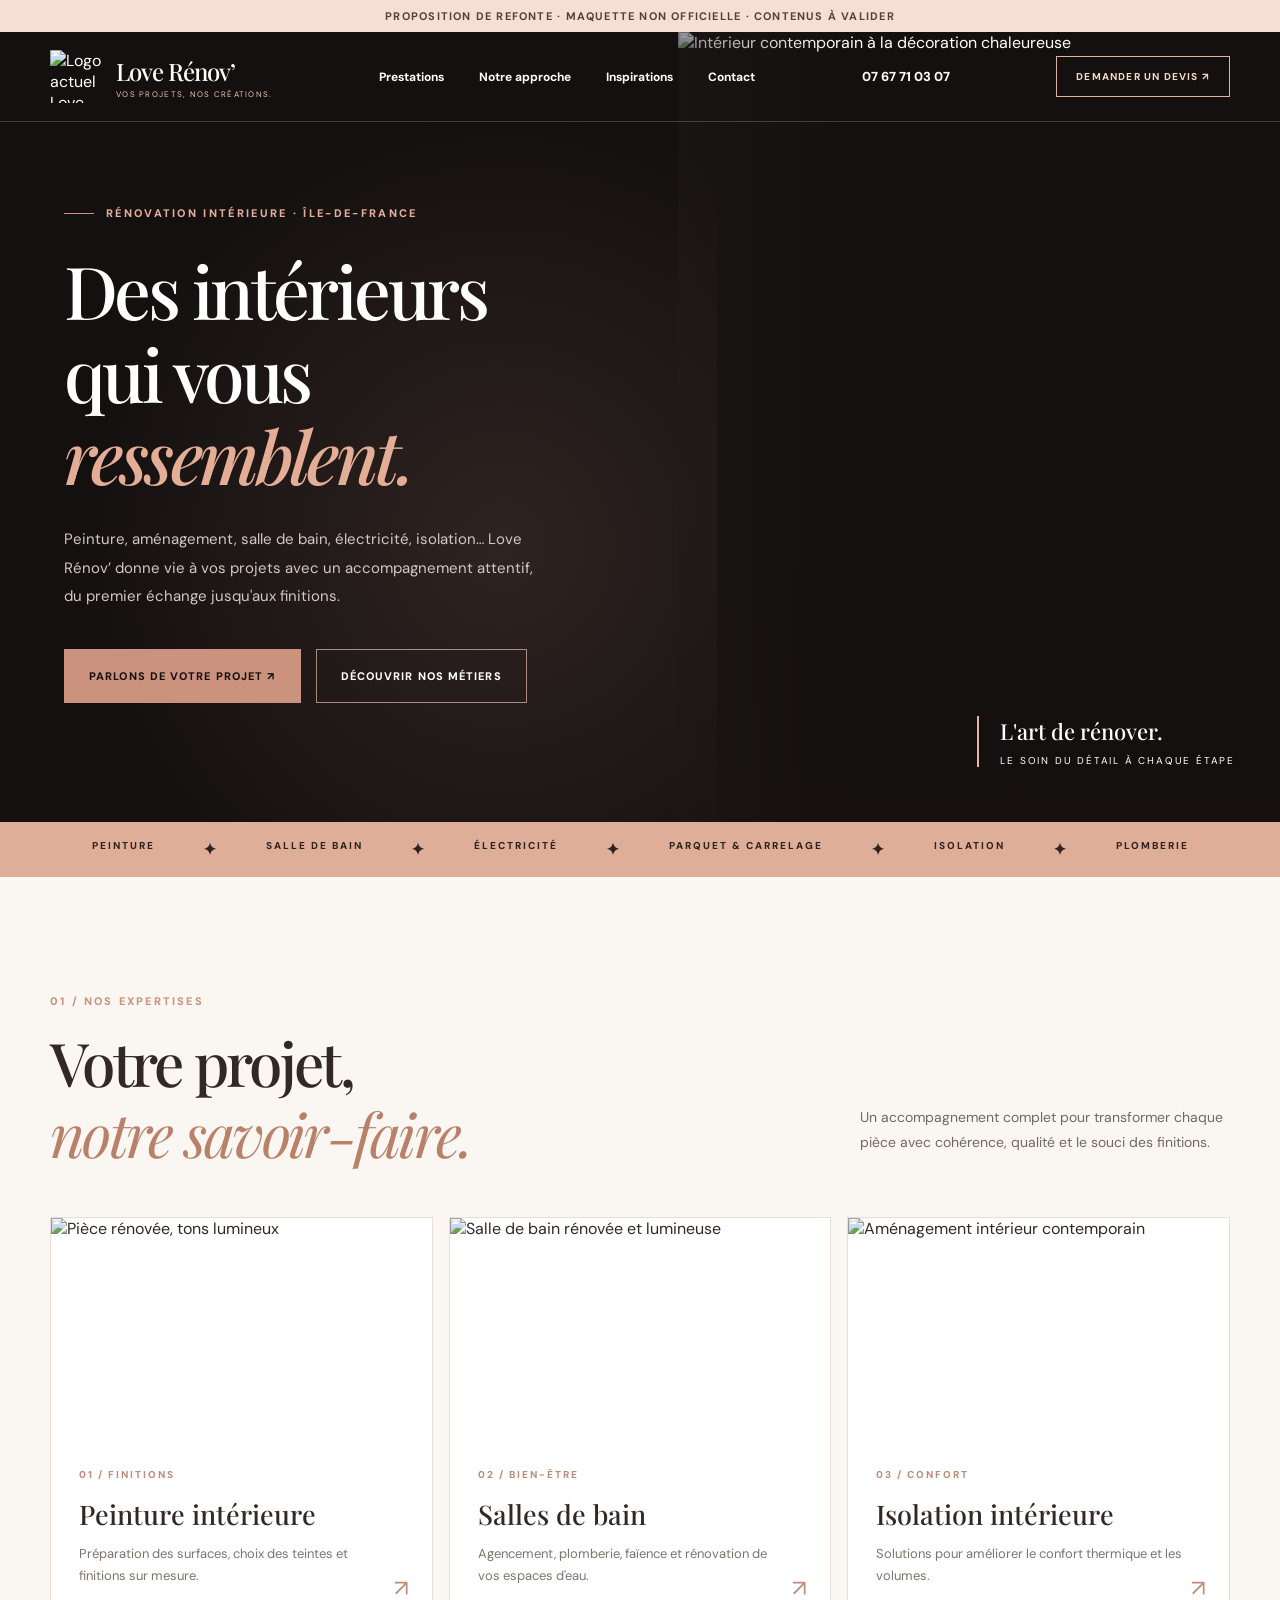
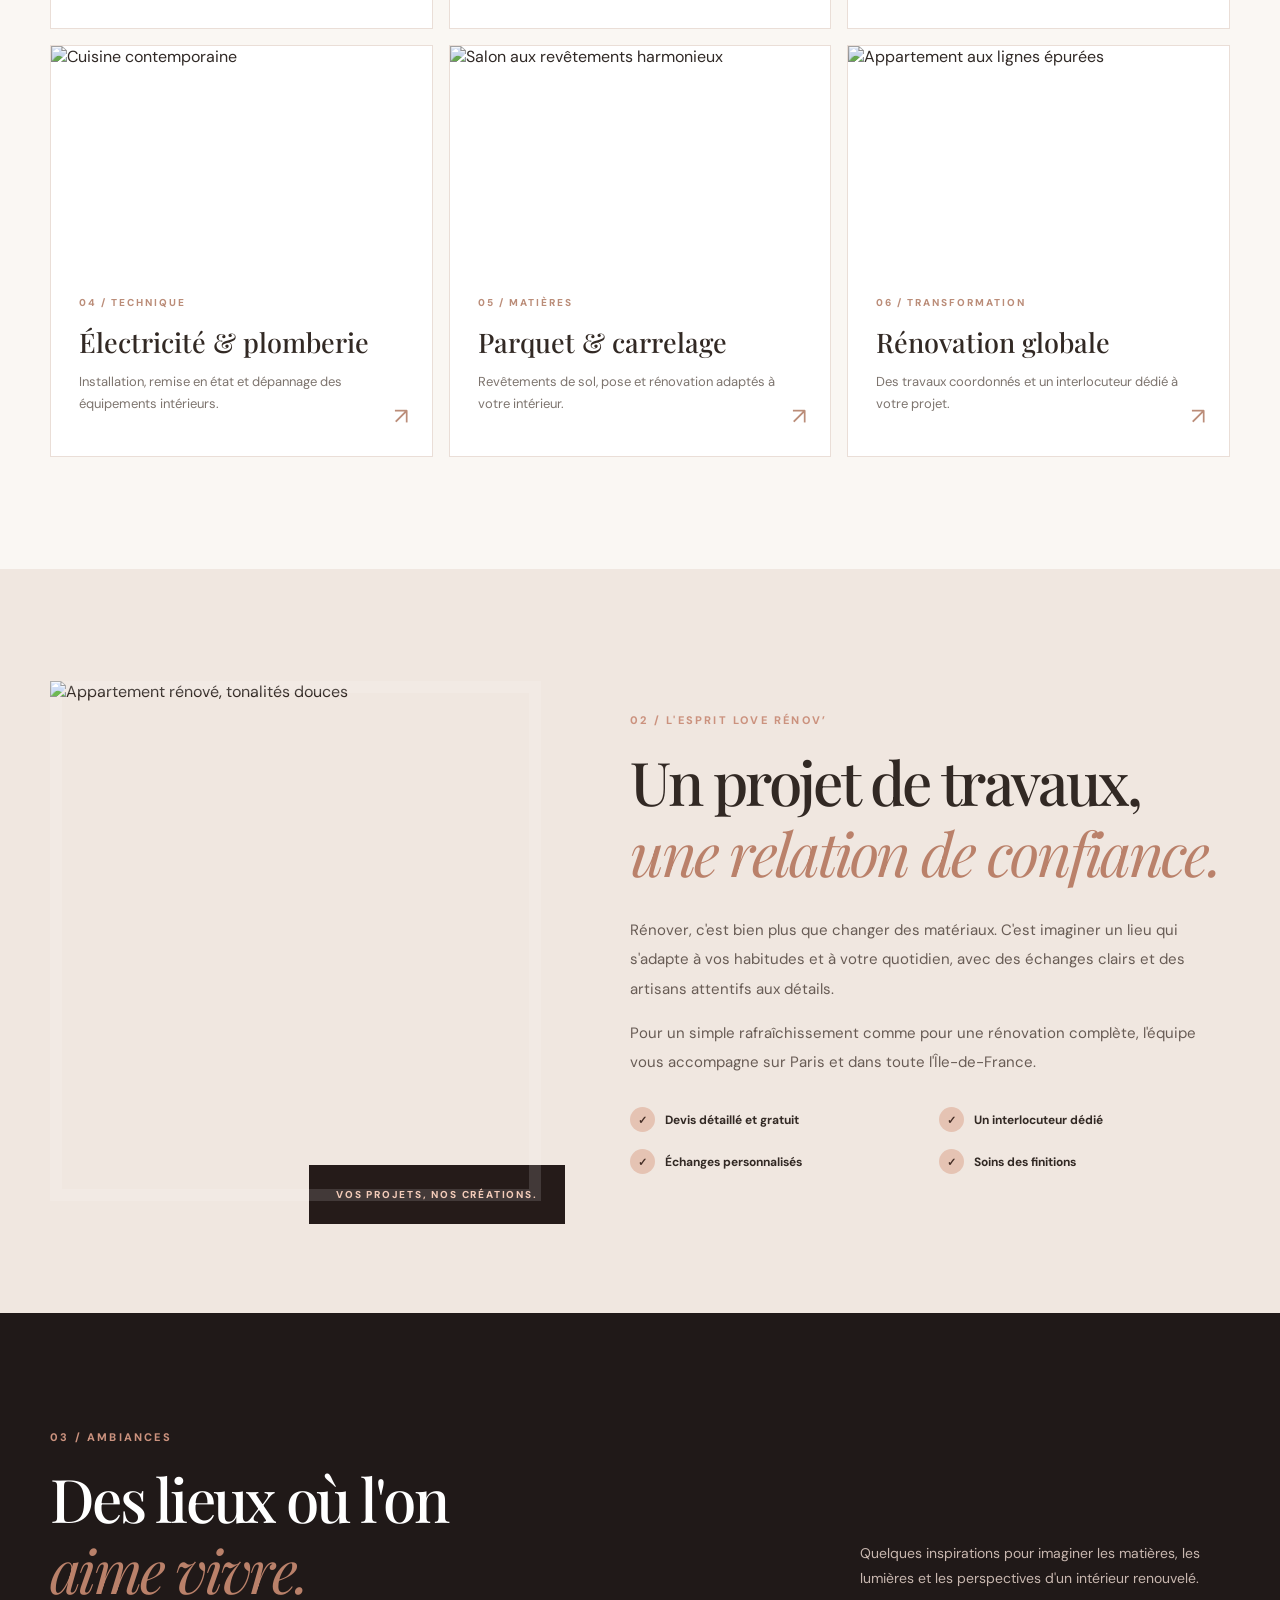
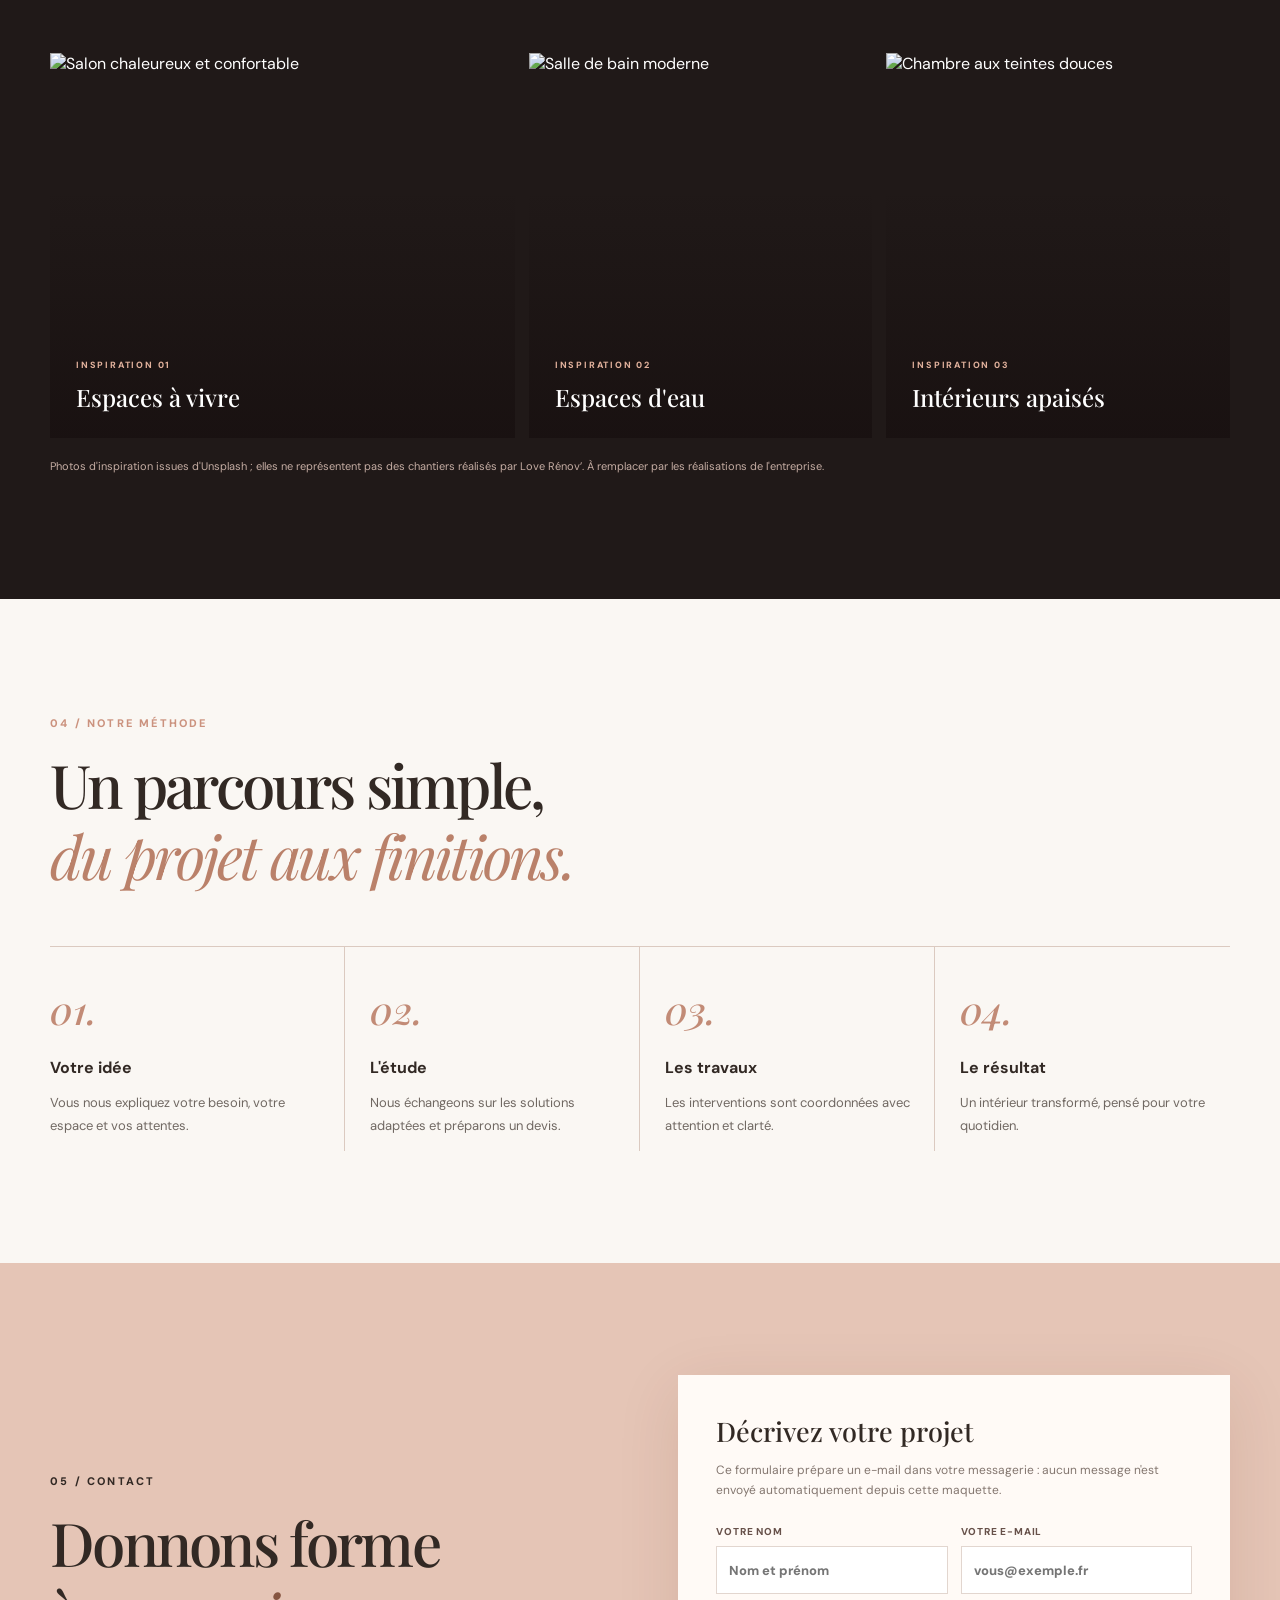
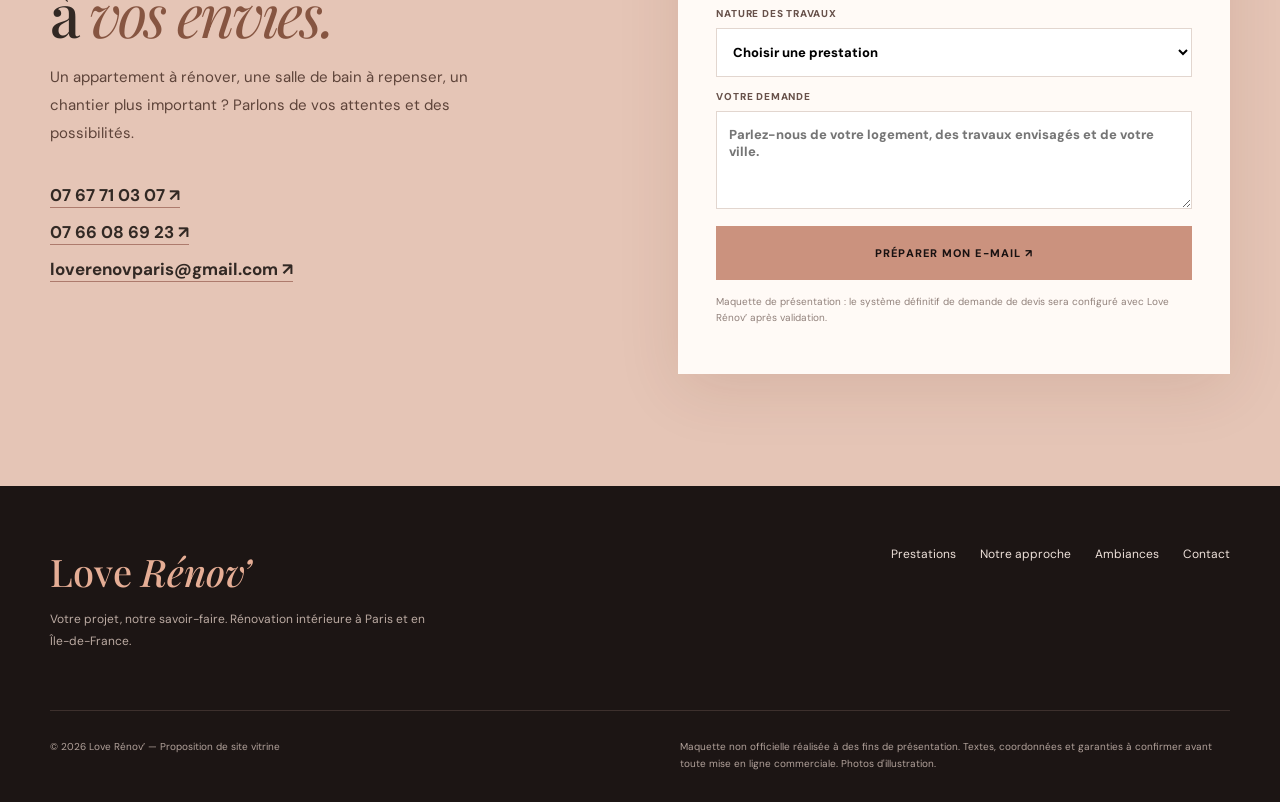
==== love-renov-classique/index.html @ df7535fe "Add Love Renov brand-aligned renovation website concept" ====
<!doctype html>
<html lang="fr">
<head>
<meta charset="utf-8"><meta name="viewport" content="width=device-width,initial-scale=1">
<meta name="theme-color" content="#1c1717"><meta name="robots" content="noindex,nofollow">
<title>Love Rénov’ — Réinventons vos intérieurs | Proposition 01</title>
<meta name="description" content="Love Rénov’ : rénovation intérieure, peinture, salle de bain, électricité et aménagement dans toute l'Île-de-France. Maquette de refonte non officielle.">
<link rel="preconnect" href="https://fonts.googleapis.com"><link rel="preconnect" href="https://fonts.gstatic.com" crossorigin>
<link href="https://fonts.googleapis.com/css2?family=DM+Sans:wght@400;500;600;700&family=Manrope:wght@400;500;600;700;800&family=Playfair+Display:ital,wght@0,400;0,500;0,600;1,500&display=swap" rel="stylesheet">
<style>
:root{--black:#201a1a;--black2:#141010;--rose:#cb927e;--rose2:#f0bba4;--cream:#f8f3ef;--white:#fff;--ink:#322924;--muted:#706862;--line:#e9ded7;--font:'DM Sans',Arial,sans-serif;--head:'Playfair Display',Georgia,serif}
*{box-sizing:border-box}html{scroll-behavior:smooth;scroll-padding-top:88px}body{margin:0;background:var(--cream);color:var(--ink);font-family:var(--font);-webkit-font-smoothing:antialiased}a{text-decoration:none;color:inherit}button,input,select,textarea{font:inherit}img{display:block;width:100%}button{cursor:pointer}.wrap{max-width:1340px;width:calc(100% - 100px);margin:auto}.demo{background:#f5dfd4;color:#573f38;text-align:center;font-size:11px;letter-spacing:.11em;text-transform:uppercase;padding:9px 15px;font-weight:700}.mini{font-size:11px;letter-spacing:.2em;text-transform:uppercase;font-weight:800}.mini.rose{color:var(--rose)}.header{height:90px;position:absolute;left:0;right:0;z-index:5;color:#fff;border-bottom:1px solid #ffffff30}.nav{display:flex;justify-content:space-between;align-items:center;height:100%}.brand{display:flex;gap:13px;align-items:center}.brand-logo{height:53px;width:53px;object-fit:contain;border-radius:1px}.brand-txt{display:flex;flex-direction:column;gap:2px}.brand-txt b{font:500 24px var(--head);letter-spacing:-.04em}.brand-txt small{font-size:8px;letter-spacing:.16em;text-transform:uppercase;color:#edc4b5}.links{display:flex;gap:35px;align-items:center}.links a{font-size:12px;font-weight:700;transition:.2s}.links a:hover{color:var(--rose2)}.headphone{font-size:13px;font-weight:800;white-space:nowrap}.nav-btn{border:1px solid #dfb29d;color:#f6d6c6;padding:13px 19px;font-weight:800;text-transform:uppercase;letter-spacing:.12em;font-size:10px}.nav-btn:hover{background:#dbac99;color:#231918}.menu-toggle{display:none;background:none;border:0;color:white;font-size:26px}
.hero{min-height:790px;position:relative;overflow:hidden;background:var(--black2);color:white;display:grid;grid-template-columns:53% 47%}.hero:before{content:"";position:absolute;top:0;left:0;width:56%;height:100%;opacity:.18;background:radial-gradient(ellipse at 70% 65%,#a87c6e 0,transparent 60%);pointer-events:none}.hero-left{position:relative;z-index:1;display:flex;flex-direction:column;justify-content:center;padding:155px 7.5vw 100px max(5vw,calc((100vw - 1340px) / 2));}.hero-label{display:flex;gap:12px;align-items:center;color:#e7b09a;font-size:11px;letter-spacing:.21em;font-weight:800;text-transform:uppercase}.hero-label:before{content:"";height:1px;width:30px;background:var(--rose)}.hero h1{font:500 clamp(54px,5.7vw,90px)/1.13 var(--head);letter-spacing:-.049em;margin:29px 0}.hero h1 em{font-style:italic;color:#e4ad95}.hero p{font-size:15px;line-height:1.9;max-width:470px;color:#d5c8c2;margin:0 0 38px}.hero-actions{display:flex;gap:15px;flex-wrap:wrap}.btn{display:inline-flex;align-items:center;gap:22px;justify-content:center;padding:19px 24px;font-size:11px;font-weight:800;letter-spacing:.1em;text-transform:uppercase;transition:transform .25s,background .25s;border:1px solid transparent;min-height:54px}.btn:hover{transform:translateY(-3px)}.primary{background:var(--rose);color:#181111}.primary:hover{background:#efbaa5}.outline{border-color:#aa8b7f;color:#fff}.outline:hover{background:#ffffff1b}.hero-right{position:relative;overflow:hidden}.hero-right img{height:100%;object-fit:cover;filter:saturate(.7);object-position:center}.hero-right:after{content:"";position:absolute;inset:0;background:linear-gradient(90deg,#201a1a77 0,transparent 28%),linear-gradient(0deg,#160f0f77,transparent 40%)}.hero-sticker{position:absolute;bottom:55px;right:45px;z-index:1;border-left:2px solid #e7b49e;padding-left:21px}.hero-sticker strong{display:block;font:500 22px var(--head)}.hero-sticker small{display:block;font-size:10px;letter-spacing:.18em;text-transform:uppercase;margin-top:8px}.marquee{background:#dfae99;color:#2f2320;padding:17px 0;overflow:hidden}.marquee div{display:flex;gap:48px;justify-content:center;white-space:nowrap;font-size:10px;text-transform:uppercase;letter-spacing:.2em;font-weight:800}.marquee i{font-style:normal;font-size:16px}
.section{padding:112px 0}.section-intro{display:flex;align-items:end;justify-content:space-between;gap:35px;margin-bottom:48px}.section-intro .title{max-width:680px}.section-intro p{max-width:370px;line-height:1.8;color:var(--muted);font-size:14px}.title{font:500 clamp(41px,4.7vw,65px)/1.18 var(--head);letter-spacing:-.045em;margin:17px 0 0}.title em{font-weight:400;color:#ba816a}.services{background:#faf7f3}.serv-grid{display:grid;grid-template-columns:repeat(3,1fr);gap:16px}.service{border:1px solid #eaded7;background:#fff;overflow:hidden;display:flex;flex-direction:column;transition:.3s}.service:hover{transform:translateY(-6px);box-shadow:0 20px 40px #38251e10}.service .photo{height:217px;overflow:hidden}.service .photo img{height:100%;object-fit:cover;transition:transform .6s;filter:saturate(.75)}.service:hover .photo img{transform:scale(1.045)}.service .body{padding:27px 28px 31px;position:relative;flex:1}.service small{color:#bb8d79;letter-spacing:.2em;font-weight:800;font-size:10px}.service h3{font:500 27px var(--head);margin:13px 0 11px}.service p{color:#7d746e;font-size:13px;line-height:1.7;max-width:310px;margin:0 0 10px}.service .arrow{position:absolute;right:24px;bottom:25px;font-size:23px;color:#bb8d79}
.about{background:#f0e7e0}.about-grid{display:grid;grid-template-columns:.9fr 1.1fr;gap:7vw;align-items:center}.about-img{height:520px;position:relative}.about-img img{width:100%;height:100%;object-fit:cover}.about-img:after{content:"";position:absolute;inset:0;border:12px solid #fff2;pointer-events:none}.about-img .tag{position:absolute;bottom:-23px;right:-24px;background:#251b19;color:#f2c4af;padding:23px 27px;text-transform:uppercase;font-size:10px;font-weight:800;letter-spacing:.18em}.about-copy .title{margin-bottom:28px}.about-copy p{color:#685c55;line-height:1.95;font-size:15px}.checks{display:grid;grid-template-columns:1fr 1fr;gap:17px 18px;margin-top:30px}.checks span{font-size:12px;font-weight:700;display:flex;align-items:center;gap:10px}.checks span:before{content:"✓";display:grid;place-items:center;width:25px;height:25px;border-radius:50%;background:#e5c3b3;color:#442d25;font-size:11px;flex-shrink:0}
.ideas{background:#201918;color:#fff}.ideas .title{color:#fff}.ideas .section-intro p{color:#c8b7af}.ideas-gallery{display:grid;grid-template-columns:1.15fr .85fr .85fr;gap:14px}.idea{position:relative;height:385px;overflow:hidden}.idea img{height:100%;object-fit:cover;filter:saturate(.78);transition:transform .7s}.idea:hover img{transform:scale(1.04)}.idea:after{content:"";position:absolute;inset:35% 0 0;background:linear-gradient(transparent,#160e0eb0)}.idea .label{position:absolute;bottom:25px;left:26px;z-index:1;font:500 24px var(--head)}.idea .label small{display:block;font:800 9px var(--font);letter-spacing:.2em;text-transform:uppercase;color:#e1b19c;margin-bottom:10px}.disclaimer{font-size:11px;color:#c5ada3;margin-top:20px;line-height:1.6}
.steps{background:#faf7f3}.steps-grid{display:grid;grid-template-columns:repeat(4,1fr);border-top:1px solid #dbcac0;margin-top:55px}.step{padding:36px 23px 0 0;border-right:1px solid #dbcac0}.step:not(:first-child){padding-left:25px}.step:last-child{border:0}.step i{font:italic 500 39px var(--head);color:#c28b76}.step h3{font-size:16px;margin:22px 0 10px}.step p{font-size:13px;line-height:1.8;color:var(--muted)}
.contact{background:#e5c5b6}.contact-grid{display:grid;grid-template-columns:1fr 1fr;gap:6vw;align-items:center}.contact .title{max-width:600px}.contact .title em{color:#865541}.contact-copy p{line-height:1.85;color:#5d4339;max-width:420px;font-size:15px}.contact-links{display:flex;flex-direction:column;gap:15px;margin-top:36px}.contact-links a{font-size:17px;font-weight:700;text-decoration:underline;text-underline-offset:6px;text-decoration-color:#ad7b6d}.form{background:#fffaf6;padding:38px;box-shadow:0 15px 60px #5a26161c}.form-title{font:500 27px var(--head);margin:0 0 11px}.form-sub{font-size:12px;color:#83766f;line-height:1.7;margin:0 0 25px}.fields{display:grid;grid-template-columns:1fr 1fr;gap:13px}.fields .wide{grid-column:span 2}.form label{font-size:10px;font-weight:800;letter-spacing:.08em;text-transform:uppercase;color:#67514a;display:block}.form input,.form select,.form textarea{display:block;width:100%;padding:14px 12px;margin-top:8px;border:1px solid #e2d6cf;border-radius:0;background:#fff;font-size:13px;outline:none;min-height:48px}.form input:focus,.form select:focus,.form textarea:focus{border-color:#a76d59}.form textarea{resize:vertical;min-height:95px}.form button{border:0;width:100%;margin-top:17px}.form-note{color:#91817b;font-size:10px;line-height:1.6;margin-top:14px}
.footer{background:#1c1514;color:#eee1da;padding:60px 0 30px}.footer-grid{display:flex;align-items:start;justify-content:space-between;gap:30px;padding-bottom:45px}.foot-brand{font:500 38px var(--head);color:#e5ad95}.foot-brand span{font-style:italic}.footer p{font-size:12px;color:#bbaaa2;max-width:380px;line-height:1.8}.footer-menu{display:flex;gap:24px;flex-wrap:wrap;font-size:12px}.footer-menu a:hover{color:#e5ad95}.foot-bottom{border-top:1px solid #67534e70;display:flex;align-items:start;justify-content:space-between;gap:20px;padding-top:27px;color:#b2a29b;font-size:10px;line-height:1.7}.footer .demo-note{max-width:550px}
@media(max-width:1100px){.wrap{width:calc(100% - 58px)}.links{gap:19px}.headphone{display:none}.hero-left{padding-left:30px;padding-right:35px}.hero{grid-template-columns:55% 45%}.serv-grid{grid-template-columns:repeat(2,1fr)}.ideas-gallery{grid-template-columns:1.2fr 1fr}.idea:last-child{display:none}}
@media(max-width:760px){.wrap{width:calc(100% - 40px)}.header{height:77px}.brand-logo{width:44px;height:44px}.brand-txt b{font-size:21px}.nav-btn{display:none}.menu-toggle{display:block}.links{display:none;position:absolute;top:77px;left:0;right:0;background:#241b1b;flex-direction:column;align-items:stretch;padding:18px 20px 24px;gap:0}.links.show{display:flex}.links a{padding:14px 0;border-bottom:1px solid #ffffff20}.hero{display:flex;min-height:790px}.hero-right{position:absolute;inset:0;opacity:.35}.hero-right:after{background:linear-gradient(90deg,#1b1414a8,#1b141440)}.hero-left{padding:125px 20px 95px;justify-content:center}.hero:before{width:100%;z-index:1}.hero h1{font-size:clamp(51px,10.5vw,70px)}.hero-sticker{display:none}.section{padding:74px 0}.section-intro{display:block;margin-bottom:35px}.title{font-size:clamp(38px,8vw,55px)}.serv-grid{grid-template-columns:1fr}.service .photo{height:240px}.about-grid,.contact-grid{grid-template-columns:1fr}.about-img{height:345px}.about-img .tag{right:0}.about-copy{padding-top:30px}.ideas-gallery{grid-template-columns:1fr 1fr}.idea{height:260px}.steps-grid{grid-template-columns:1fr 1fr}.step{border:0;border-top:1px solid #dbcac0;padding:20px 12px 0 0!important}.form{padding:25px}.footer-grid,.foot-bottom{display:block}.footer-menu{margin-top:25px}.foot-bottom>span{display:block;margin:10px 0}.marquee div{gap:16px;font-size:8px}}
@media(max-width:430px){.fields{grid-template-columns:1fr}.fields .wide{grid-column:auto}.ideas-gallery{grid-template-columns:1fr}.idea{height:260px}.idea:last-child{display:block}.hero-actions{gap:10px}.hero-actions .btn{padding:14px 15px;font-size:9px}.checks{grid-template-columns:1fr}.steps-grid{grid-template-columns:1fr}}
@media(prefers-reduced-motion:reduce){html{scroll-behavior:auto}*{transition:none!important}}
</style>
</head>
<body>
<div class="demo">Proposition de refonte · Maquette non officielle · Contenus à valider</div>
<header class="header"><div class="wrap nav"><a class="brand" href="#accueil"><img class="brand-logo" alt="Logo actuel Love Rénov" src="https://files.sbcdnsb.com/images/PyWA8uAYp2FfH2Fx6AH1RA/content/1670335096/2674964/logo-love-renov.png"><span class="brand-txt"><b>Love Rénov’</b><small>Vos projets, nos créations.</small></span></a><nav class="links" id="menu"><a href="#services">Prestations</a><a href="#savoir-faire">Notre approche</a><a href="#inspiration">Inspirations</a><a href="#contact">Contact</a></nav><a class="headphone" href="tel:+33767710307">07 67 71 03 07</a><a class="nav-btn" href="#contact">Demander un devis ↗</a><button class="menu-toggle" aria-label="Ouvrir le menu" aria-expanded="false" aria-controls="menu" id="hamburger">☰</button></div></header>
<main>
<section class="hero" id="accueil"><div class="hero-left"><span class="hero-label">Rénovation intérieure · Île-de-France</span><h1>Des intérieurs<br>qui vous <em>ressemblent.</em></h1><p>Peinture, aménagement, salle de bain, électricité, isolation… Love Rénov’ donne vie à vos projets avec un accompagnement attentif, du premier échange jusqu'aux finitions.</p><div class="hero-actions"><a class="btn primary" href="#contact">Parlons de votre projet ↗</a><a class="btn outline" href="#services">Découvrir nos métiers</a></div></div><div class="hero-right"><img alt="Intérieur contemporain à la décoration chaleureuse" src="https://images.unsplash.com/photo-1600607687920-4e2a09cf159d?auto=format&fit=crop&w=1500&q=83"><div class="hero-sticker"><strong>L'art de rénover.</strong><small>Le soin du détail à chaque étape</small></div></div></section>
<div class="marquee"><div><span>Peinture</span><i>✦</i><span>Salle de bain</span><i>✦</i><span>Électricité</span><i>✦</i><span>Parquet &amp; carrelage</span><i>✦</i><span>Isolation</span><i>✦</i><span>Plomberie</span></div></div>
<section class="section services" id="services"><div class="wrap"><div class="section-intro"><div><span class="mini rose">01 / Nos expertises</span><h2 class="title">Votre projet,<br><em>notre savoir-faire.</em></h2></div><p>Un accompagnement complet pour transformer chaque pièce avec cohérence, qualité et le souci des finitions.</p></div><div class="serv-grid">
<a href="#contact" class="service"><div class="photo"><img loading="lazy" src="https://images.unsplash.com/photo-1600607687939-ce8a6c25118c?auto=format&fit=crop&w=900&q=80" alt="Pièce rénovée, tons lumineux"></div><div class="body"><small>01 / FINITIONS</small><h3>Peinture intérieure</h3><p>Préparation des surfaces, choix des teintes et finitions sur mesure.</p><span class="arrow">↗</span></div></a>
<a href="#contact" class="service"><div class="photo"><img loading="lazy" src="https://images.unsplash.com/photo-1620626011761-996317b8d101?auto=format&fit=crop&w=900&q=80" alt="Salle de bain rénovée et lumineuse"></div><div class="body"><small>02 / BIEN-ÊTRE</small><h3>Salles de bain</h3><p>Agencement, plomberie, faïence et rénovation de vos espaces d'eau.</p><span class="arrow">↗</span></div></a>
<a href="#contact" class="service"><div class="photo"><img loading="lazy" src="https://images.unsplash.com/photo-1600566753086-00f18fb6b3ea?auto=format&fit=crop&w=900&q=80" alt="Aménagement intérieur contemporain"></div><div class="body"><small>03 / CONFORT</small><h3>Isolation intérieure</h3><p>Solutions pour améliorer le confort thermique et les volumes.</p><span class="arrow">↗</span></div></a>
<a href="#contact" class="service"><div class="photo"><img loading="lazy" src="https://images.unsplash.com/photo-1556911220-bff31c812dba?auto=format&fit=crop&w=900&q=80" alt="Cuisine contemporaine"></div><div class="body"><small>04 / TECHNIQUE</small><h3>Électricité &amp; plomberie</h3><p>Installation, remise en état et dépannage des équipements intérieurs.</p><span class="arrow">↗</span></div></a>
<a href="#contact" class="service"><div class="photo"><img loading="lazy" src="https://images.unsplash.com/photo-1600210492486-724fe5c67fb0?auto=format&fit=crop&w=900&q=80" alt="Salon aux revêtements harmonieux"></div><div class="body"><small>05 / MATIÈRES</small><h3>Parquet &amp; carrelage</h3><p>Revêtements de sol, pose et rénovation adaptés à votre intérieur.</p><span class="arrow">↗</span></div></a>
<a href="#contact" class="service"><div class="photo"><img loading="lazy" src="https://images.unsplash.com/photo-1600566753190-17f0baa2a6c3?auto=format&fit=crop&w=900&q=80" alt="Appartement aux lignes épurées"></div><div class="body"><small>06 / TRANSFORMATION</small><h3>Rénovation globale</h3><p>Des travaux coordonnés et un interlocuteur dédié à votre projet.</p><span class="arrow">↗</span></div></a>
</div></div></section>
<section class="section about" id="savoir-faire"><div class="wrap about-grid"><div class="about-img"><img loading="lazy" src="https://images.unsplash.com/photo-1600566753190-17f0baa2a6c3?auto=format&fit=crop&w=1000&q=85" alt="Appartement rénové, tonalités douces"><div class="tag">Vos projets, nos créations.</div></div><div class="about-copy"><span class="mini rose">02 / L'esprit Love Rénov’</span><h2 class="title">Un projet de travaux,<br><em>une relation de confiance.</em></h2><p>Rénover, c'est bien plus que changer des matériaux. C'est imaginer un lieu qui s'adapte à vos habitudes et à votre quotidien, avec des échanges clairs et des artisans attentifs aux détails.</p><p>Pour un simple rafraîchissement comme pour une rénovation complète, l'équipe vous accompagne sur Paris et dans toute l'Île-de-France.</p><div class="checks"><span>Devis détaillé et gratuit</span><span>Un interlocuteur dédié</span><span>Échanges personnalisés</span><span>Soins des finitions</span></div></div></div></section>
<section class="section ideas" id="inspiration"><div class="wrap"><div class="section-intro"><div><span class="mini rose">03 / Ambiances</span><h2 class="title">Des lieux où l'on<br><em>aime vivre.</em></h2></div><p>Quelques inspirations pour imaginer les matières, les lumières et les perspectives d'un intérieur renouvelé.</p></div><div class="ideas-gallery"><div class="idea"><img loading="lazy" src="https://images.unsplash.com/photo-1600210492486-724fe5c67fb0?auto=format&fit=crop&w=1200&q=85" alt="Salon chaleureux et confortable"><div class="label"><small>Inspiration 01</small>Espaces à vivre</div></div><div class="idea"><img loading="lazy" src="https://images.unsplash.com/photo-1620626011761-996317b8d101?auto=format&fit=crop&w=850&q=85" alt="Salle de bain moderne"><div class="label"><small>Inspiration 02</small>Espaces d'eau</div></div><div class="idea"><img loading="lazy" src="https://images.unsplash.com/photo-1616594039964-ae9021a400a0?auto=format&fit=crop&w=850&q=85" alt="Chambre aux teintes douces"><div class="label"><small>Inspiration 03</small>Intérieurs apaisés</div></div></div><p class="disclaimer">Photos d'inspiration issues d'Unsplash ; elles ne représentent pas des chantiers réalisés par Love Rénov’. À remplacer par les réalisations de l'entreprise.</p></div></section>
<section class="section steps"><div class="wrap"><span class="mini rose">04 / Notre méthode</span><h2 class="title">Un parcours simple,<br><em>du projet aux finitions.</em></h2><div class="steps-grid"><div class="step"><i>01.</i><h3>Votre idée</h3><p>Vous nous expliquez votre besoin, votre espace et vos attentes.</p></div><div class="step"><i>02.</i><h3>L'étude</h3><p>Nous échangeons sur les solutions adaptées et préparons un devis.</p></div><div class="step"><i>03.</i><h3>Les travaux</h3><p>Les interventions sont coordonnées avec attention et clarté.</p></div><div class="step"><i>04.</i><h3>Le résultat</h3><p>Un intérieur transformé, pensé pour votre quotidien.</p></div></div></div></section>
<section class="section contact" id="contact"><div class="wrap contact-grid"><div class="contact-copy"><span class="mini">05 / Contact</span><h2 class="title">Donnons forme<br>à <em>vos envies.</em></h2><p>Un appartement à rénover, une salle de bain à repenser, un chantier plus important ? Parlons de vos attentes et des possibilités.</p><div class="contact-links"><a href="tel:+33767710307">07 67 71 03 07 ↗</a><a href="tel:+33766086923">07 66 08 69 23 ↗</a><a href="mailto:loverenovparis@gmail.com">loverenovparis@gmail.com ↗</a></div></div><form class="form" id="quote"><h3 class="form-title">Décrivez votre projet</h3><p class="form-sub">Ce formulaire prépare un e-mail dans votre messagerie : aucun message n'est envoyé automatiquement depuis cette maquette.</p><div class="fields"><label>Votre nom<input name="nom" required maxlength="100" placeholder="Nom et prénom"></label><label>Votre e-mail<input name="email" required type="email" placeholder="vous@exemple.fr"></label><label class="wide">Nature des travaux<select name="prestation" required><option value="">Choisir une prestation</option><option>Peinture</option><option>Rénovation de salle de bain</option><option>Isolation</option><option>Électricité / Plomberie</option><option>Parquet / Carrelage</option><option>Rénovation complète</option><option>Autre</option></select></label><label class="wide">Votre demande<textarea name="details" required rows="4" placeholder="Parlez-nous de votre logement, des travaux envisagés et de votre ville."></textarea></label></div><button class="btn primary" type="submit">Préparer mon e-mail ↗</button><p class="form-note">Maquette de présentation : le système définitif de demande de devis sera configuré avec Love Rénov’ après validation.</p></form></div></section>
</main>
<footer class="footer"><div class="wrap"><div class="footer-grid"><div><div class="foot-brand">Love <span>Rénov’</span></div><p>Votre projet, notre savoir-faire. Rénovation intérieure à Paris et en Île-de-France.</p></div><nav class="footer-menu"><a href="#services">Prestations</a><a href="#savoir-faire">Notre approche</a><a href="#inspiration">Ambiances</a><a href="#contact">Contact</a></nav></div><div class="foot-bottom"><span>© <span id="year">2026</span> Love Rénov’ — Proposition de site vitrine</span><span class="demo-note">Maquette non officielle réalisée à des fins de présentation. Textes, coordonnées et garanties à confirmer avant toute mise en ligne commerciale. Photos d'illustration.</span></div></div></footer>
<script>
(function(){var m=document.getElementById('menu'),b=document.getElementById('hamburger');b.addEventListener('click',function(){var on=m.classList.toggle('show');b.setAttribute('aria-expanded',String(on));b.textContent=on?'×':'☰'});m.querySelectorAll('a').forEach(function(a){a.addEventListener('click',function(){m.classList.remove('show');b.textContent='☰';b.setAttribute('aria-expanded','false')})});document.getElementById('year').textContent=new Date().getFullYear();document.getElementById('quote').addEventListener('submit',function(e){e.preventDefault();if(!this.reportValidity())return;var d=new FormData(this);var s='Demande de devis — '+d.get('prestation');var body='Bonjour Love Rénov’,\n\nJe souhaite vous contacter au sujet de travaux.\n\nNom : '+d.get('nom')+'\nE-mail : '+d.get('email')+'\nPrestation : '+d.get('prestation')+'\n\nDescription :\n'+d.get('details')+'\n\nMerci de me recontacter.';window.location.href='mailto:loverenovparis@gmail.com?subject='+encodeURIComponent(s)+'&body='+encodeURIComponent(body)})})();
</script>
</body></html>
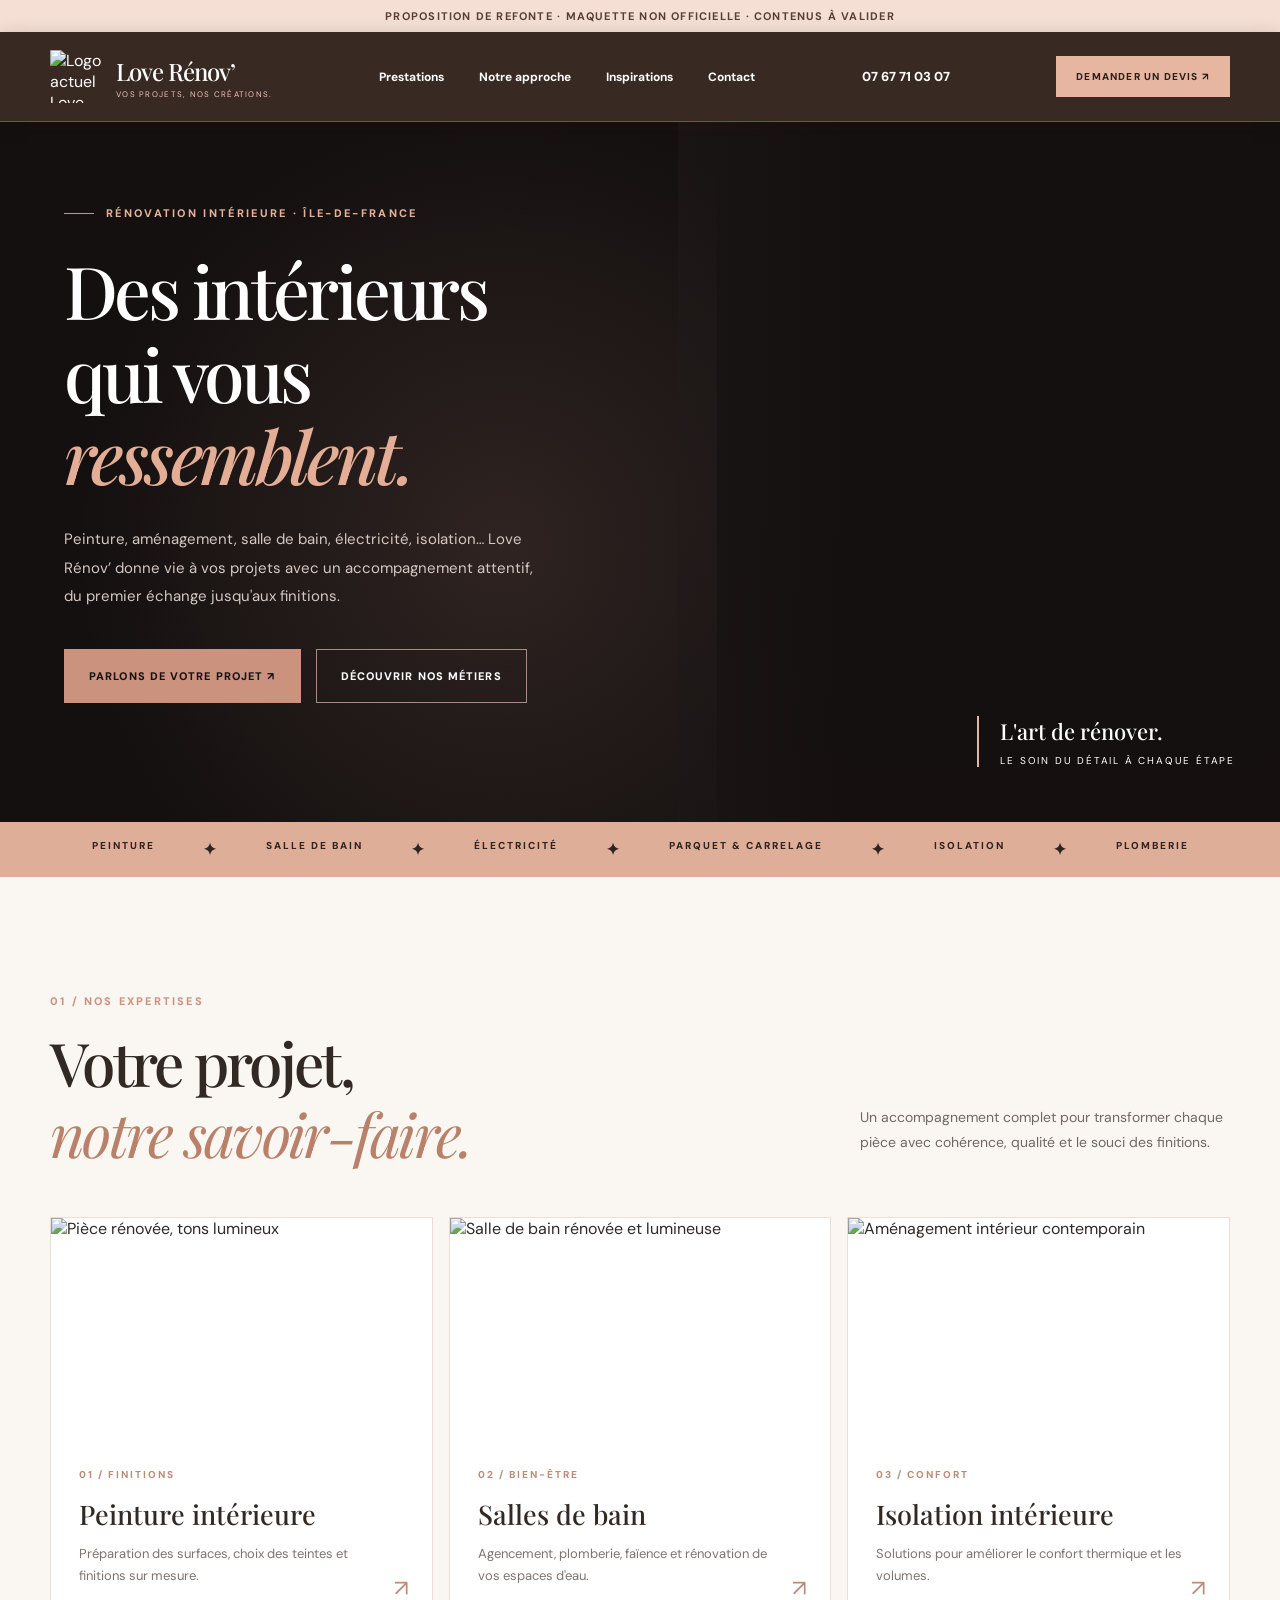
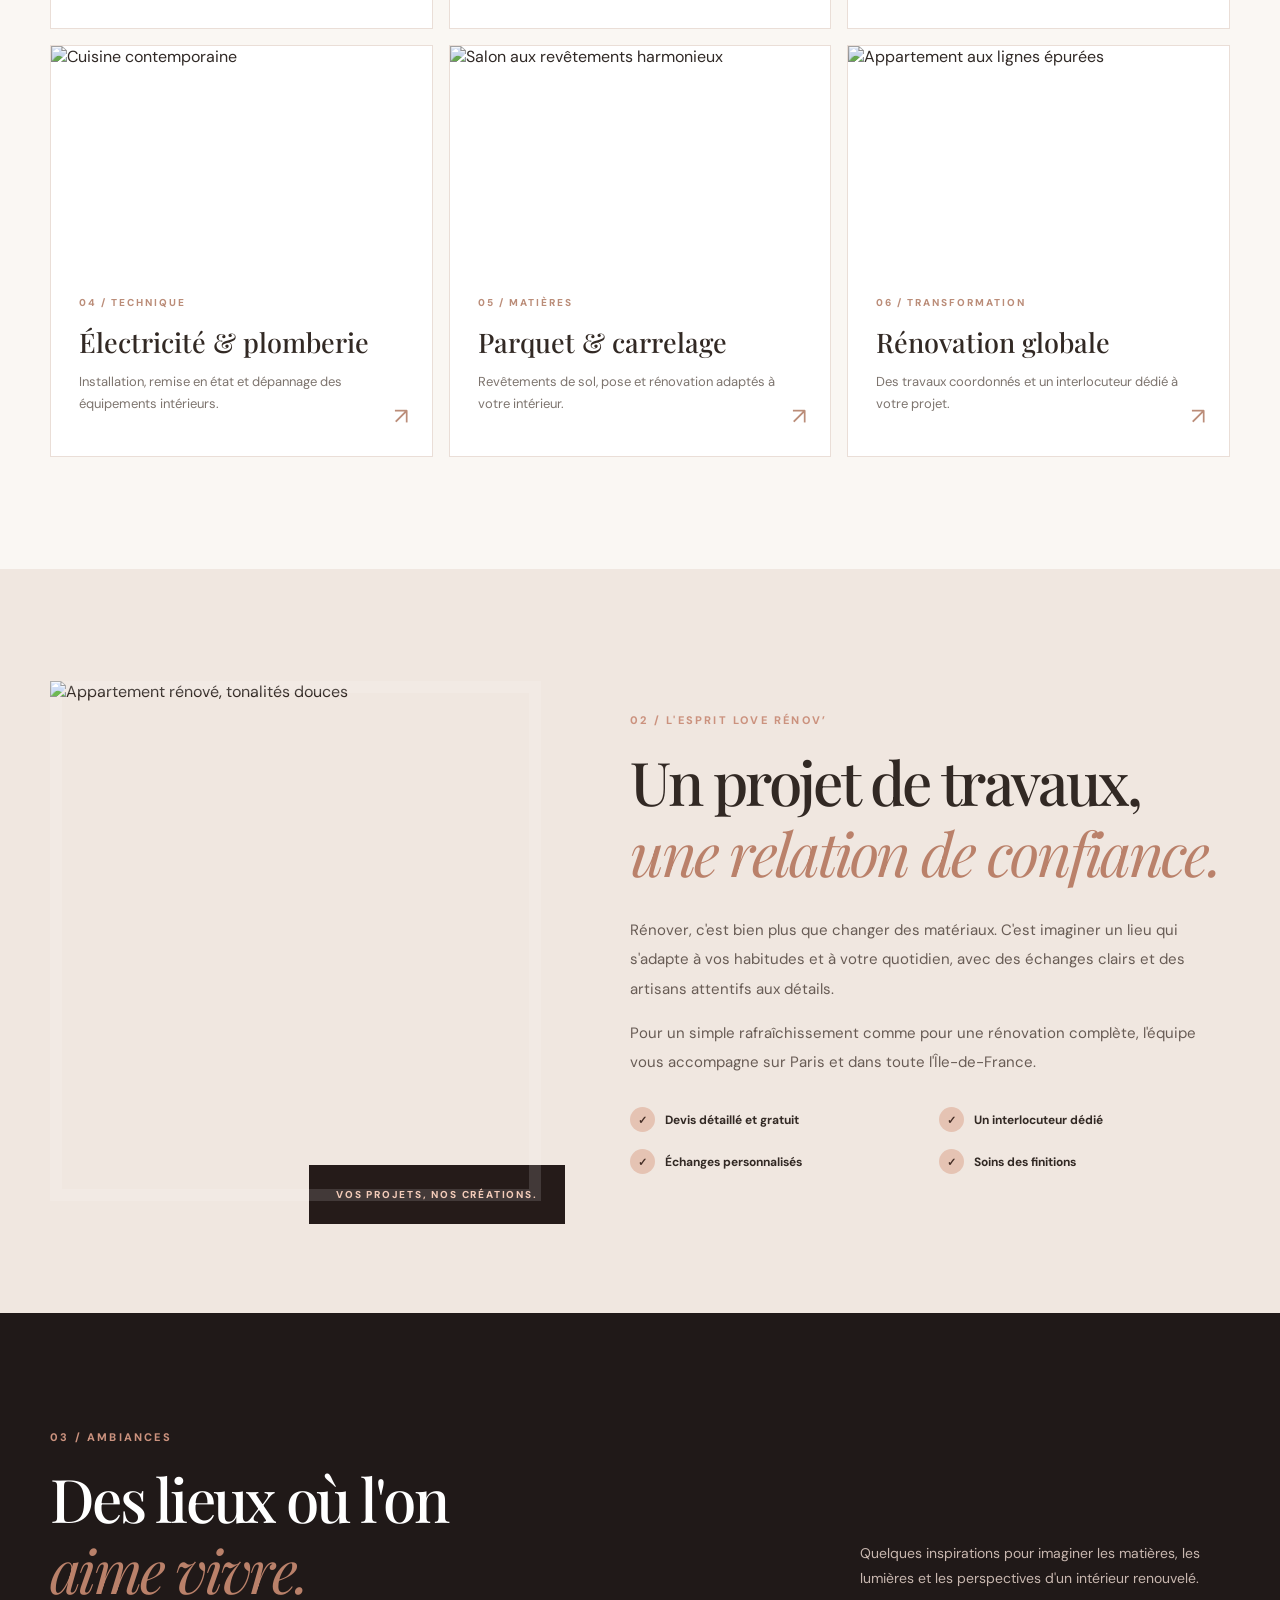
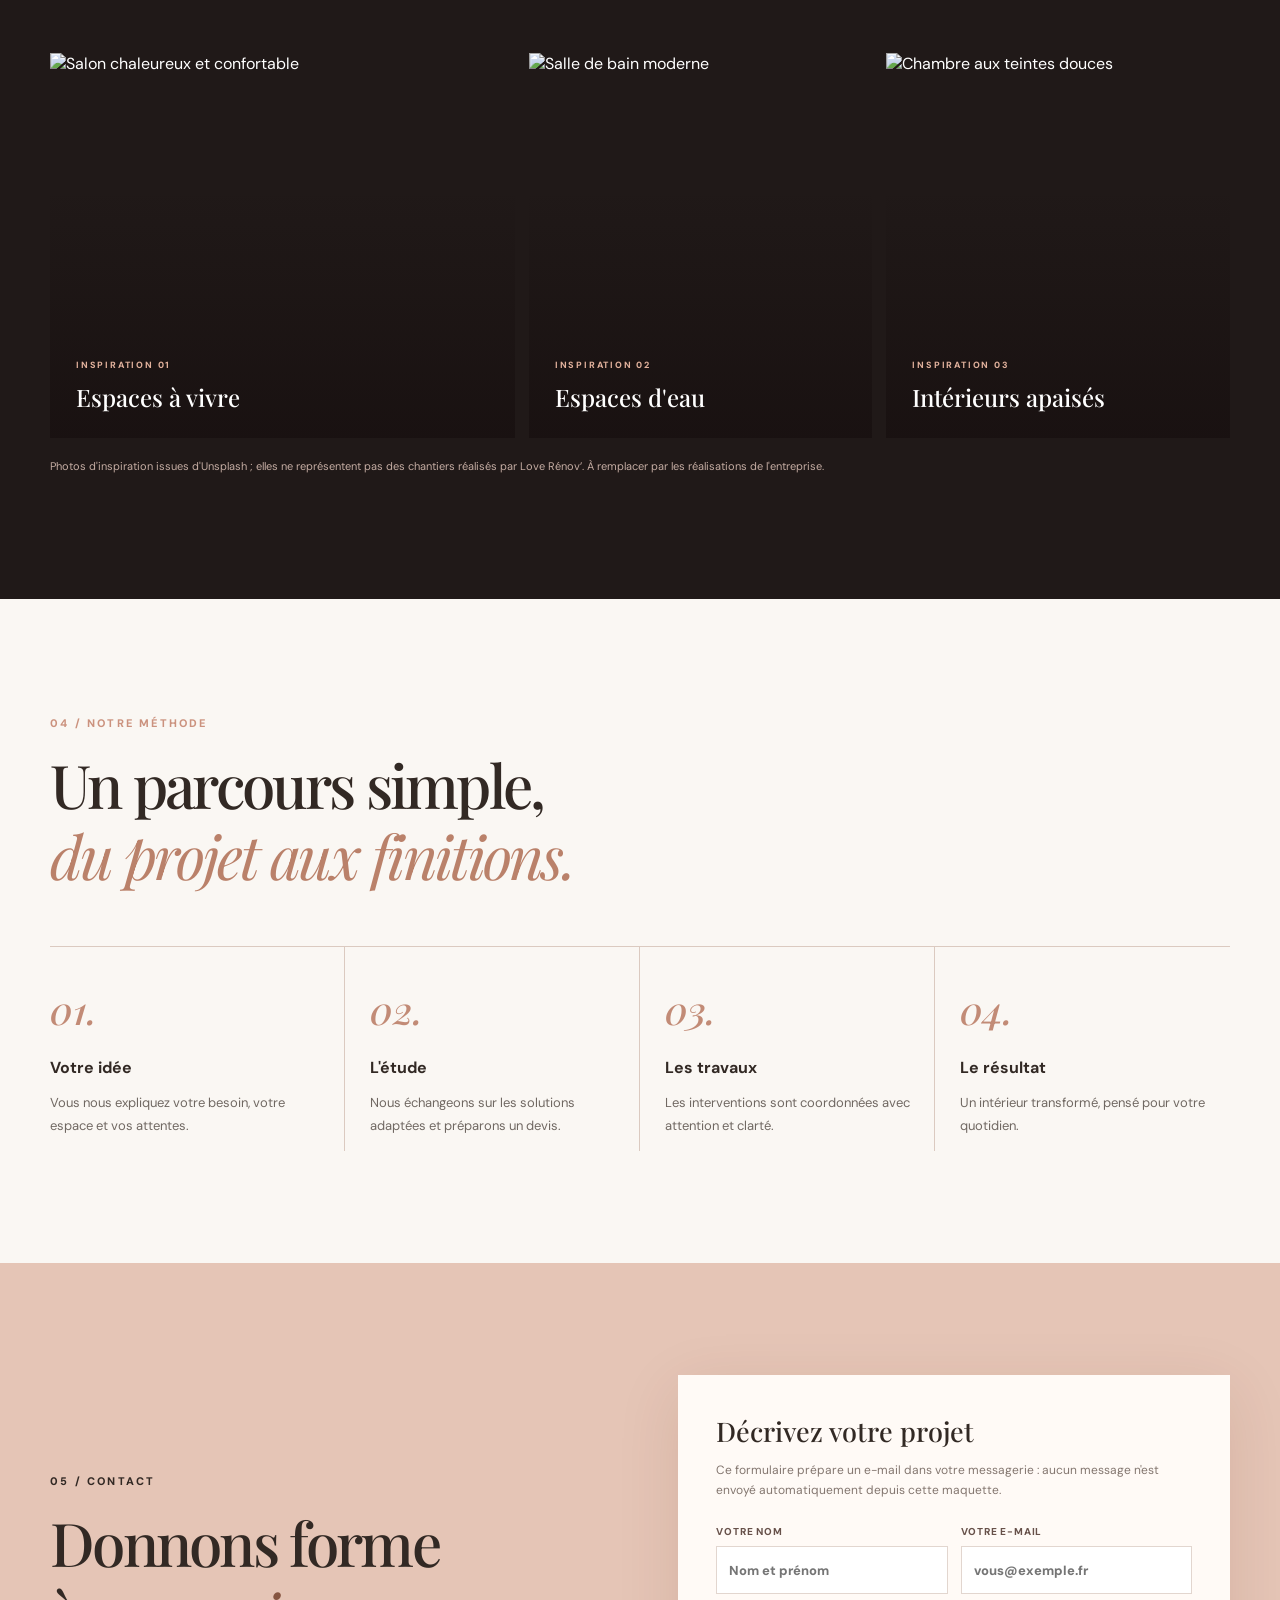
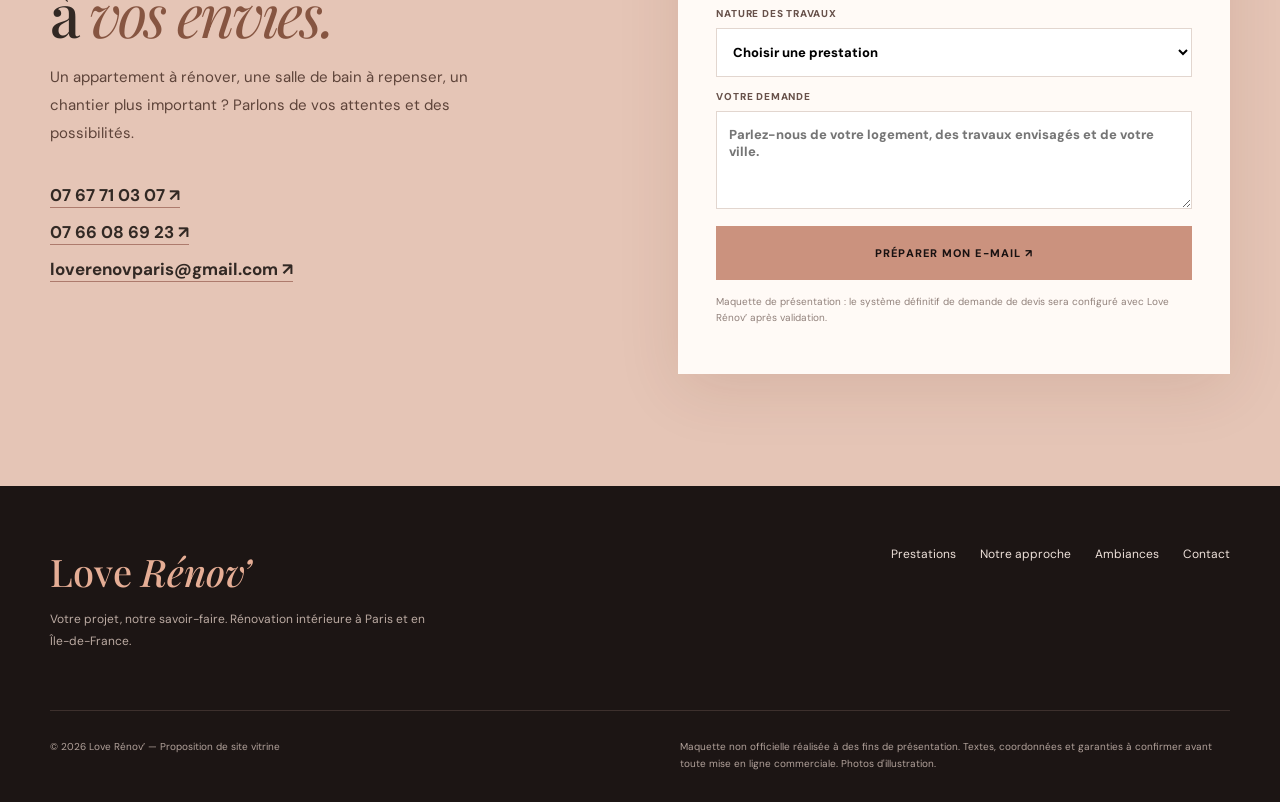
==== commit dc5e3e66: "Make Love Renov classic navbar fully brown and improve quote button contrast" ====
--- a/love-renov-classique/index.html
+++ b/love-renov-classique/index.html
@@ -9,7 +9,7 @@
 <link href="https://fonts.googleapis.com/css2?family=DM+Sans:wght@400;500;600;700&family=Manrope:wght@400;500;600;700;800&family=Playfair+Display:ital,wght@0,400;0,500;0,600;1,500&display=swap" rel="stylesheet">
 <style>
 :root{--black:#201a1a;--black2:#141010;--rose:#cb927e;--rose2:#f0bba4;--cream:#f8f3ef;--white:#fff;--ink:#322924;--muted:#706862;--line:#e9ded7;--font:'DM Sans',Arial,sans-serif;--head:'Playfair Display',Georgia,serif}
-*{box-sizing:border-box}html{scroll-behavior:smooth;scroll-padding-top:88px}body{margin:0;background:var(--cream);color:var(--ink);font-family:var(--font);-webkit-font-smoothing:antialiased}a{text-decoration:none;color:inherit}button,input,select,textarea{font:inherit}img{display:block;width:100%}button{cursor:pointer}.wrap{max-width:1340px;width:calc(100% - 100px);margin:auto}.demo{background:#f5dfd4;color:#573f38;text-align:center;font-size:11px;letter-spacing:.11em;text-transform:uppercase;padding:9px 15px;font-weight:700}.mini{font-size:11px;letter-spacing:.2em;text-transform:uppercase;font-weight:800}.mini.rose{color:var(--rose)}.header{height:90px;position:absolute;left:0;right:0;z-index:5;color:#fff;border-bottom:1px solid #ffffff30}.nav{display:flex;justify-content:space-between;align-items:center;height:100%}.brand{display:flex;gap:13px;align-items:center}.brand-logo{height:53px;width:53px;object-fit:contain;border-radius:1px}.brand-txt{display:flex;flex-direction:column;gap:2px}.brand-txt b{font:500 24px var(--head);letter-spacing:-.04em}.brand-txt small{font-size:8px;letter-spacing:.16em;text-transform:uppercase;color:#edc4b5}.links{display:flex;gap:35px;align-items:center}.links a{font-size:12px;font-weight:700;transition:.2s}.links a:hover{color:var(--rose2)}.headphone{font-size:13px;font-weight:800;white-space:nowrap}.nav-btn{border:1px solid #dfb29d;color:#f6d6c6;padding:13px 19px;font-weight:800;text-transform:uppercase;letter-spacing:.12em;font-size:10px}.nav-btn:hover{background:#dbac99;color:#231918}.menu-toggle{display:none;background:none;border:0;color:white;font-size:26px}
+*{box-sizing:border-box}html{scroll-behavior:smooth;scroll-padding-top:88px}body{margin:0;background:var(--cream);color:var(--ink);font-family:var(--font);-webkit-font-smoothing:antialiased}a{text-decoration:none;color:inherit}button,input,select,textarea{font:inherit}img{display:block;width:100%}button{cursor:pointer}.wrap{max-width:1340px;width:calc(100% - 100px);margin:auto}.demo{background:#f5dfd4;color:#573f38;text-align:center;font-size:11px;letter-spacing:.11em;text-transform:uppercase;padding:9px 15px;font-weight:700}.mini{font-size:11px;letter-spacing:.2em;text-transform:uppercase;font-weight:800}.mini.rose{color:var(--rose)}.header{height:90px;position:absolute;left:0;right:0;z-index:5;color:#fff;background:#392923;border-bottom:1px solid #715348;box-shadow:0 4px 18px #1b100e30}.nav{display:flex;justify-content:space-between;align-items:center;height:100%}.brand{display:flex;gap:13px;align-items:center}.brand-logo{height:53px;width:53px;object-fit:contain;border-radius:1px}.brand-txt{display:flex;flex-direction:column;gap:2px}.brand-txt b{font:500 24px var(--head);letter-spacing:-.04em}.brand-txt small{font-size:8px;letter-spacing:.16em;text-transform:uppercase;color:#edc4b5}.links{display:flex;gap:35px;align-items:center}.links a{font-size:12px;font-weight:700;transition:.2s}.links a:hover{color:var(--rose2)}.headphone{font-size:13px;font-weight:800;white-space:nowrap}.nav-btn{border:1px solid #e6b6a0;background:#e6b6a0;color:#2c1e19;padding:13px 19px;font-weight:800;text-transform:uppercase;letter-spacing:.12em;font-size:10px;transition:background .2s,color .2s}.nav-btn:hover{background:#f4d0bf;border-color:#f4d0bf;color:#231918}.menu-toggle{display:none;background:none;border:0;color:white;font-size:26px}
 .hero{min-height:790px;position:relative;overflow:hidden;background:var(--black2);color:white;display:grid;grid-template-columns:53% 47%}.hero:before{content:"";position:absolute;top:0;left:0;width:56%;height:100%;opacity:.18;background:radial-gradient(ellipse at 70% 65%,#a87c6e 0,transparent 60%);pointer-events:none}.hero-left{position:relative;z-index:1;display:flex;flex-direction:column;justify-content:center;padding:155px 7.5vw 100px max(5vw,calc((100vw - 1340px) / 2));}.hero-label{display:flex;gap:12px;align-items:center;color:#e7b09a;font-size:11px;letter-spacing:.21em;font-weight:800;text-transform:uppercase}.hero-label:before{content:"";height:1px;width:30px;background:var(--rose)}.hero h1{font:500 clamp(54px,5.7vw,90px)/1.13 var(--head);letter-spacing:-.049em;margin:29px 0}.hero h1 em{font-style:italic;color:#e4ad95}.hero p{font-size:15px;line-height:1.9;max-width:470px;color:#d5c8c2;margin:0 0 38px}.hero-actions{display:flex;gap:15px;flex-wrap:wrap}.btn{display:inline-flex;align-items:center;gap:22px;justify-content:center;padding:19px 24px;font-size:11px;font-weight:800;letter-spacing:.1em;text-transform:uppercase;transition:transform .25s,background .25s;border:1px solid transparent;min-height:54px}.btn:hover{transform:translateY(-3px)}.primary{background:var(--rose);color:#181111}.primary:hover{background:#efbaa5}.outline{border-color:#aa8b7f;color:#fff}.outline:hover{background:#ffffff1b}.hero-right{position:relative;overflow:hidden}.hero-right img{height:100%;object-fit:cover;filter:saturate(.7);object-position:center}.hero-right:after{content:"";position:absolute;inset:0;background:linear-gradient(90deg,#201a1a77 0,transparent 28%),linear-gradient(0deg,#160f0f77,transparent 40%)}.hero-sticker{position:absolute;bottom:55px;right:45px;z-index:1;border-left:2px solid #e7b49e;padding-left:21px}.hero-sticker strong{display:block;font:500 22px var(--head)}.hero-sticker small{display:block;font-size:10px;letter-spacing:.18em;text-transform:uppercase;margin-top:8px}.marquee{background:#dfae99;color:#2f2320;padding:17px 0;overflow:hidden}.marquee div{display:flex;gap:48px;justify-content:center;white-space:nowrap;font-size:10px;text-transform:uppercase;letter-spacing:.2em;font-weight:800}.marquee i{font-style:normal;font-size:16px}
 .section{padding:112px 0}.section-intro{display:flex;align-items:end;justify-content:space-between;gap:35px;margin-bottom:48px}.section-intro .title{max-width:680px}.section-intro p{max-width:370px;line-height:1.8;color:var(--muted);font-size:14px}.title{font:500 clamp(41px,4.7vw,65px)/1.18 var(--head);letter-spacing:-.045em;margin:17px 0 0}.title em{font-weight:400;color:#ba816a}.services{background:#faf7f3}.serv-grid{display:grid;grid-template-columns:repeat(3,1fr);gap:16px}.service{border:1px solid #eaded7;background:#fff;overflow:hidden;display:flex;flex-direction:column;transition:.3s}.service:hover{transform:translateY(-6px);box-shadow:0 20px 40px #38251e10}.service .photo{height:217px;overflow:hidden}.service .photo img{height:100%;object-fit:cover;transition:transform .6s;filter:saturate(.75)}.service:hover .photo img{transform:scale(1.045)}.service .body{padding:27px 28px 31px;position:relative;flex:1}.service small{color:#bb8d79;letter-spacing:.2em;font-weight:800;font-size:10px}.service h3{font:500 27px var(--head);margin:13px 0 11px}.service p{color:#7d746e;font-size:13px;line-height:1.7;max-width:310px;margin:0 0 10px}.service .arrow{position:absolute;right:24px;bottom:25px;font-size:23px;color:#bb8d79}
 .about{background:#f0e7e0}.about-grid{display:grid;grid-template-columns:.9fr 1.1fr;gap:7vw;align-items:center}.about-img{height:520px;position:relative}.about-img img{width:100%;height:100%;object-fit:cover}.about-img:after{content:"";position:absolute;inset:0;border:12px solid #fff2;pointer-events:none}.about-img .tag{position:absolute;bottom:-23px;right:-24px;background:#251b19;color:#f2c4af;padding:23px 27px;text-transform:uppercase;font-size:10px;font-weight:800;letter-spacing:.18em}.about-copy .title{margin-bottom:28px}.about-copy p{color:#685c55;line-height:1.95;font-size:15px}.checks{display:grid;grid-template-columns:1fr 1fr;gap:17px 18px;margin-top:30px}.checks span{font-size:12px;font-weight:700;display:flex;align-items:center;gap:10px}.checks span:before{content:"✓";display:grid;place-items:center;width:25px;height:25px;border-radius:50%;background:#e5c3b3;color:#442d25;font-size:11px;flex-shrink:0}
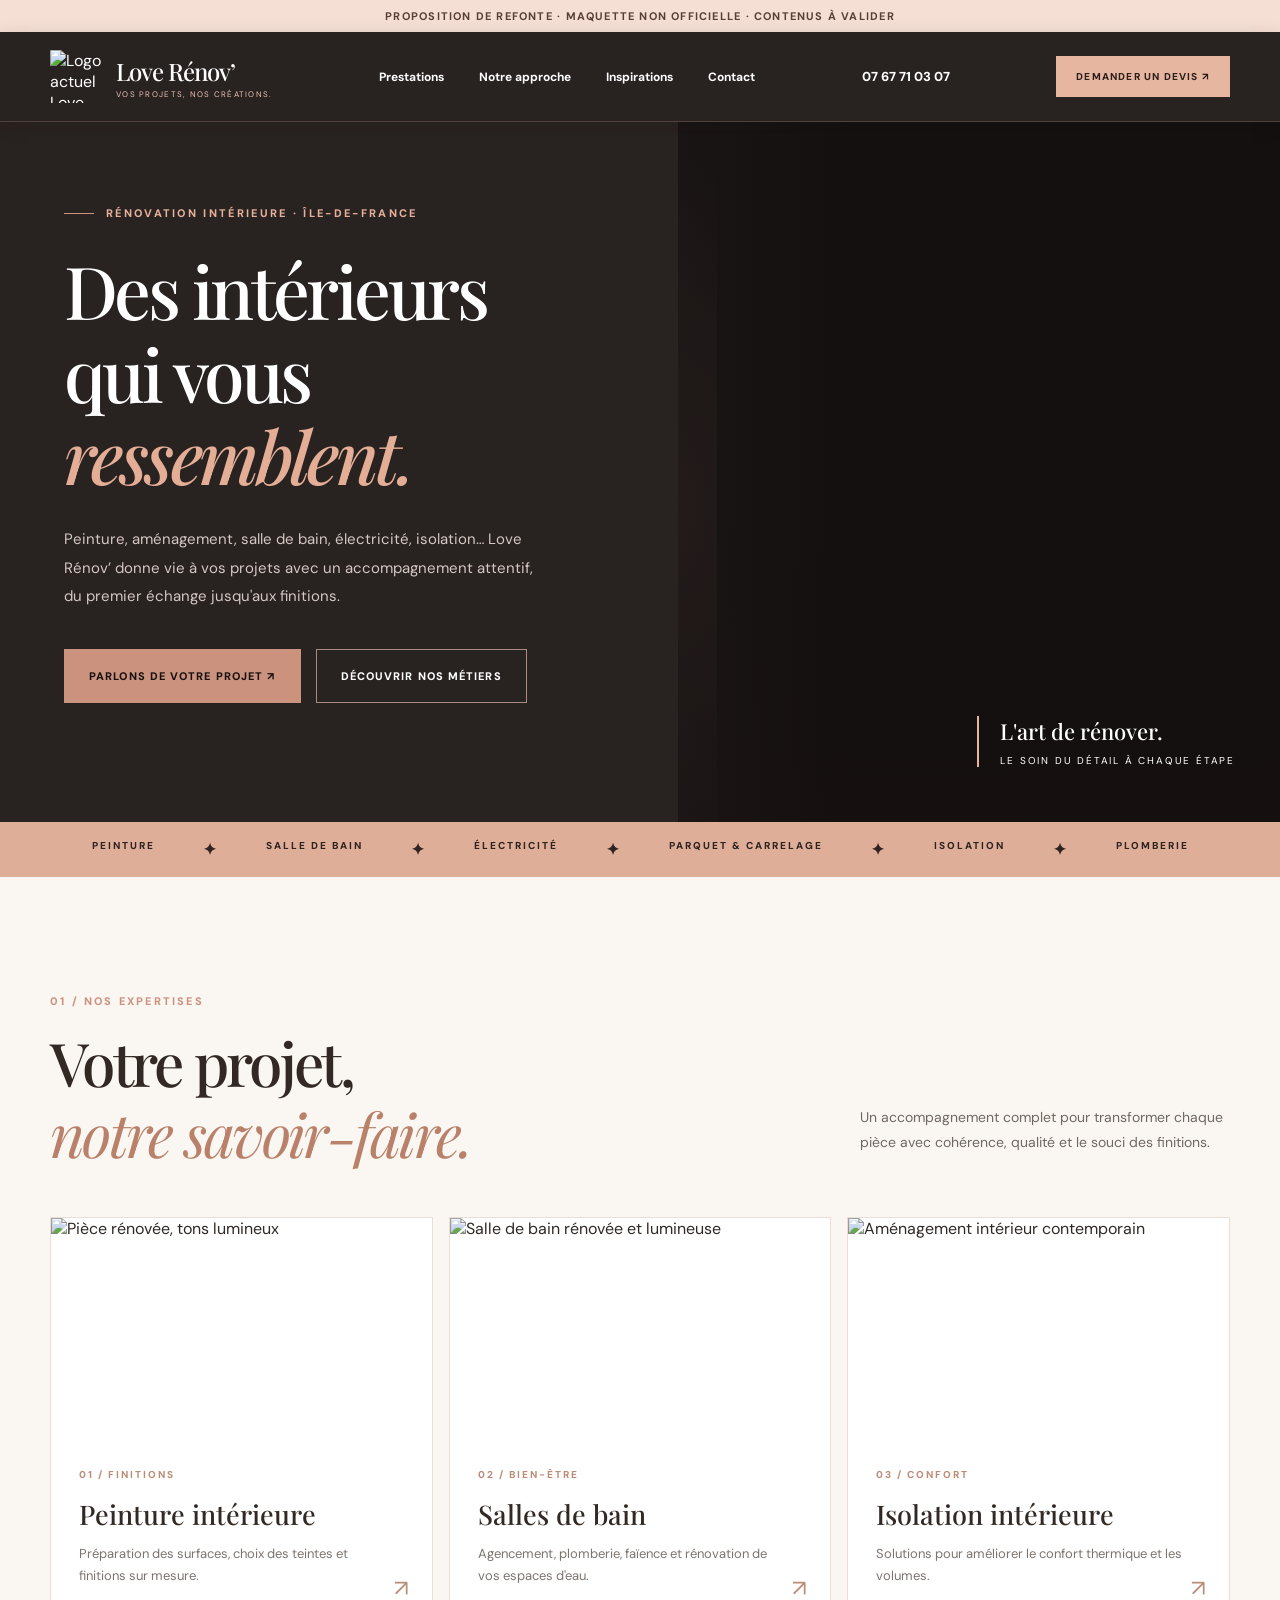
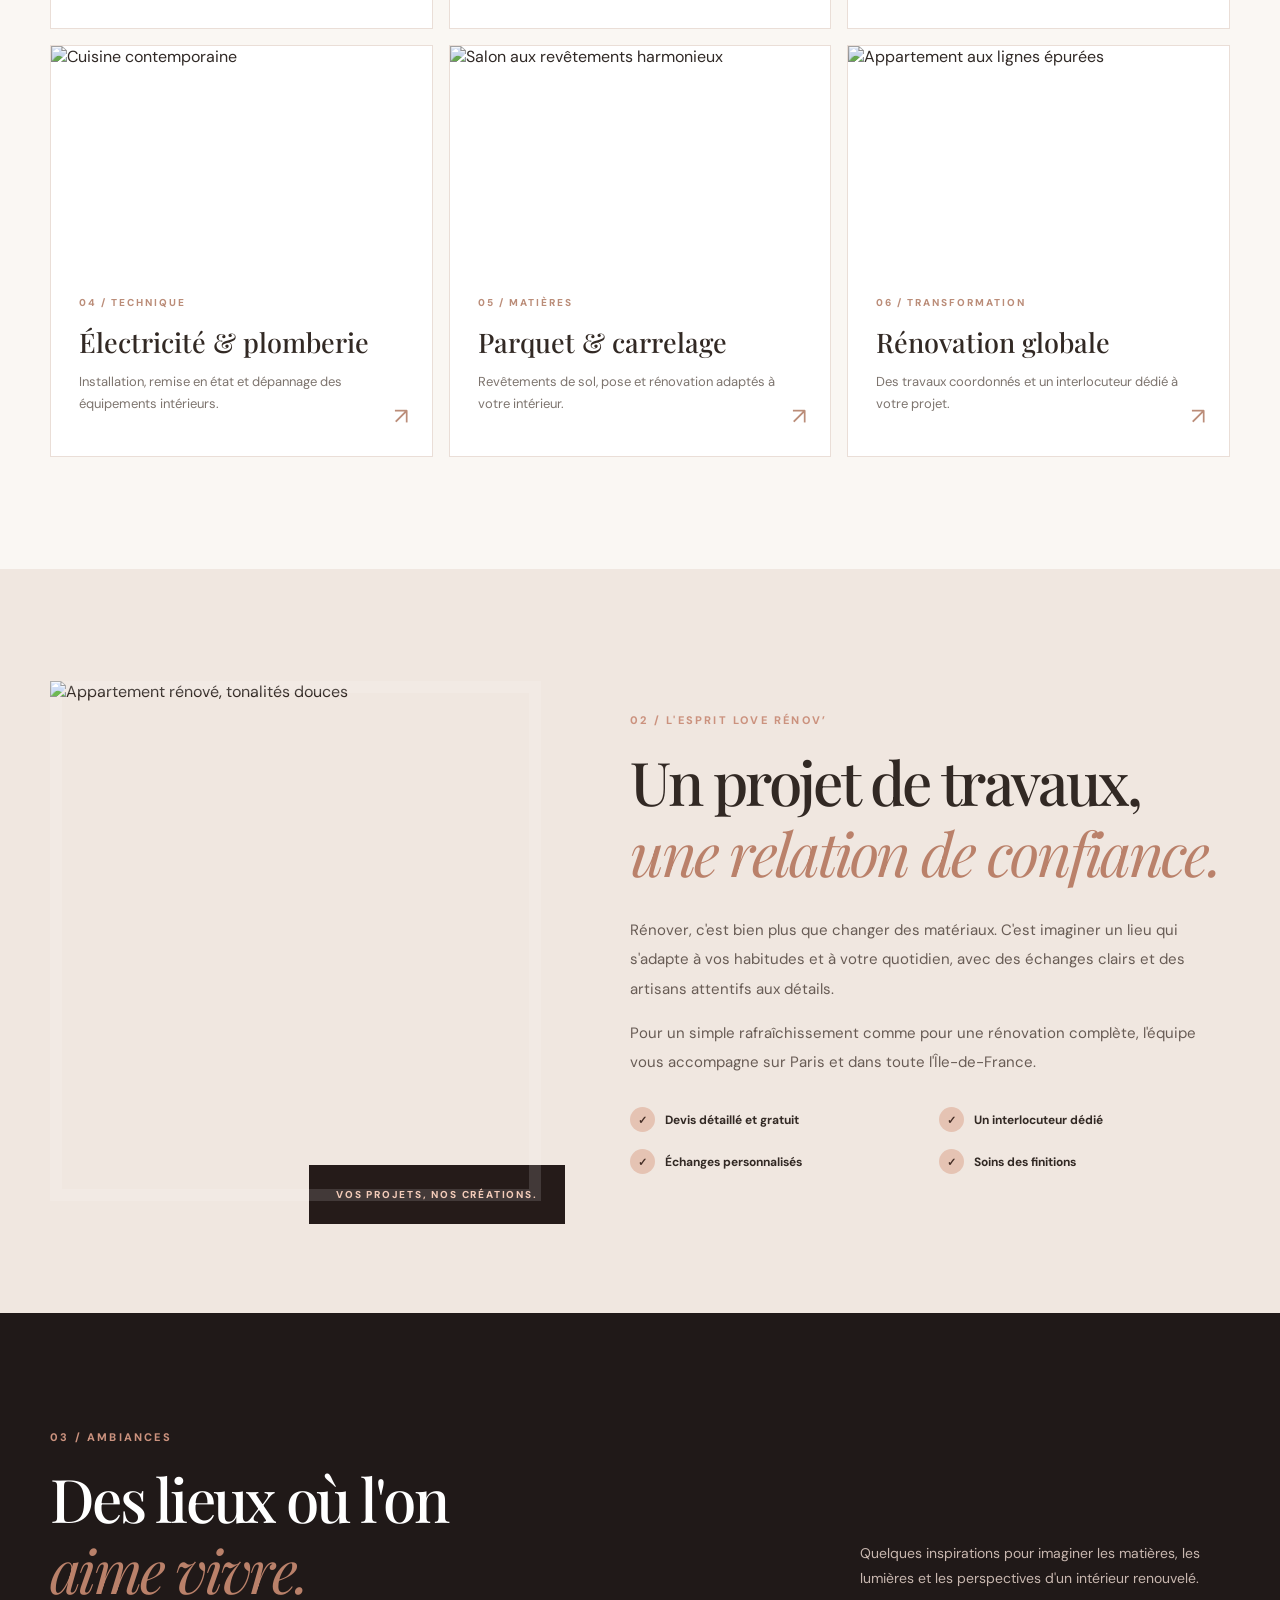
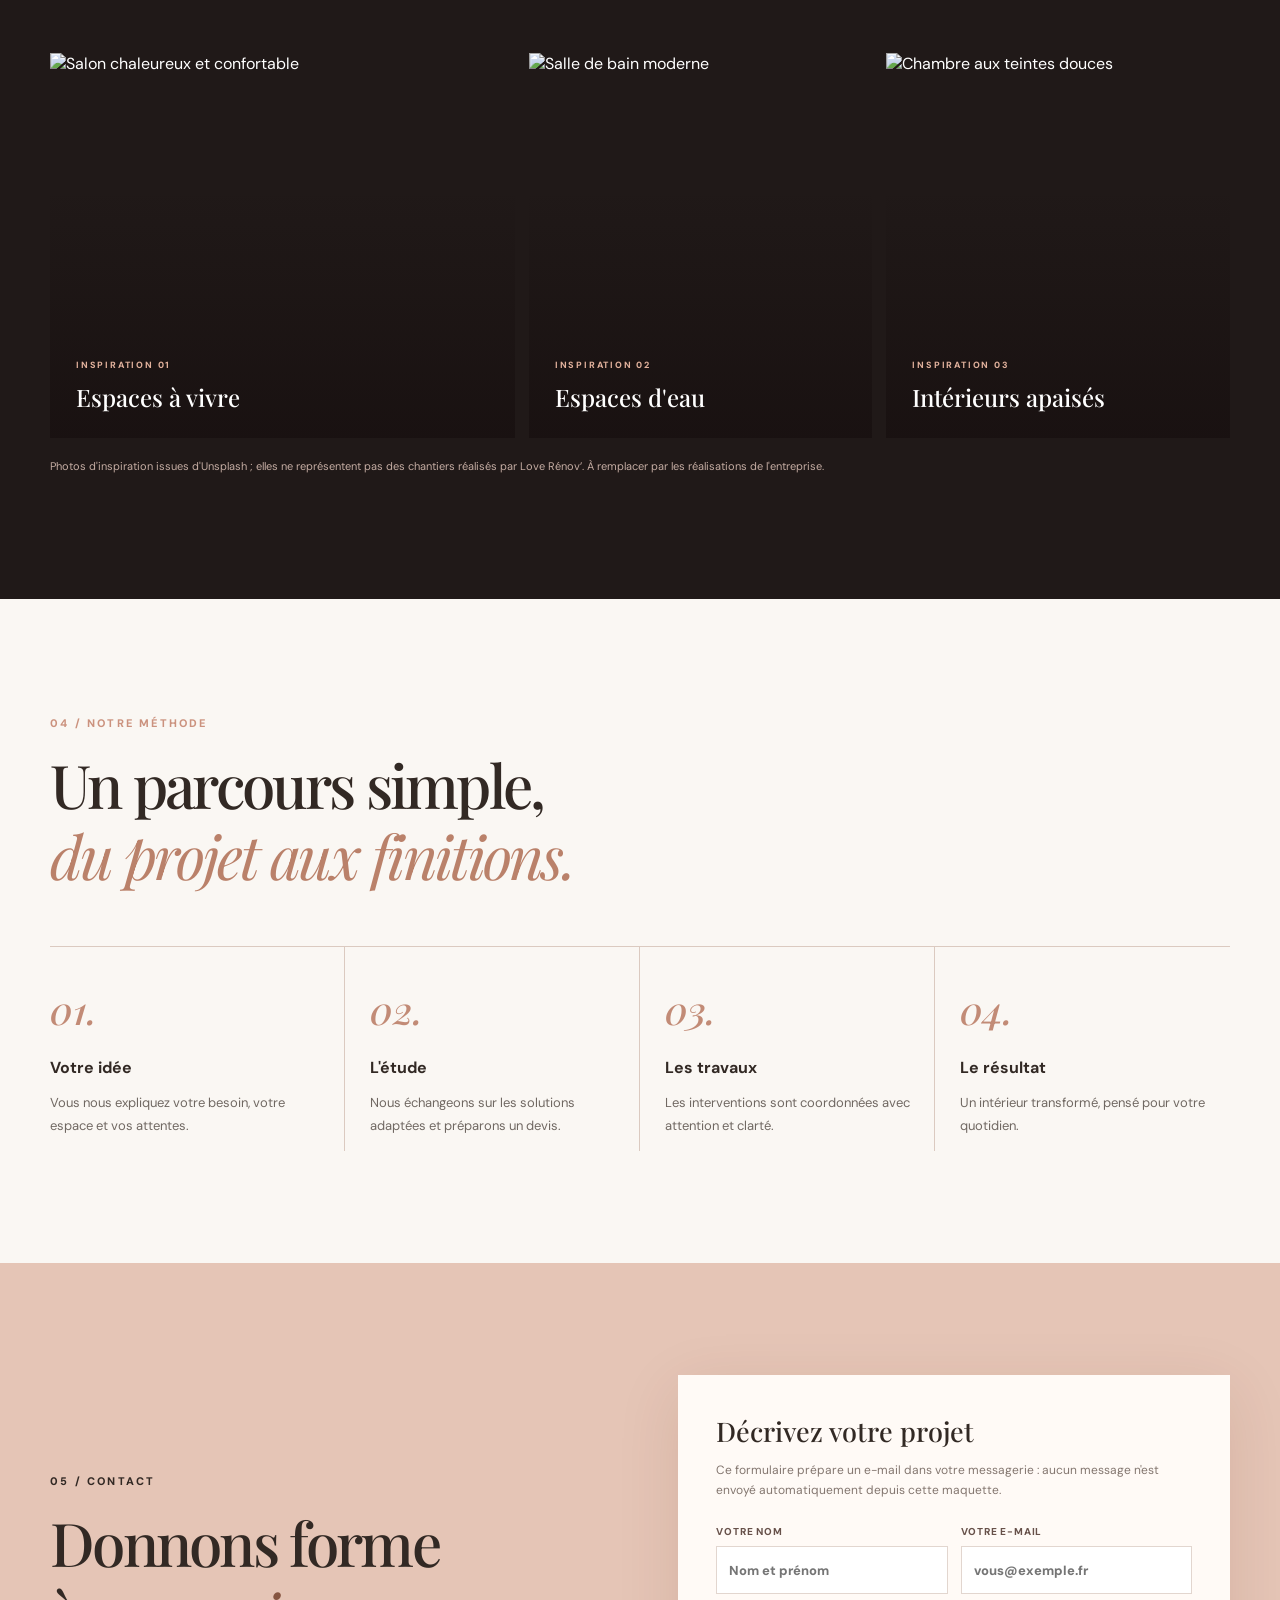
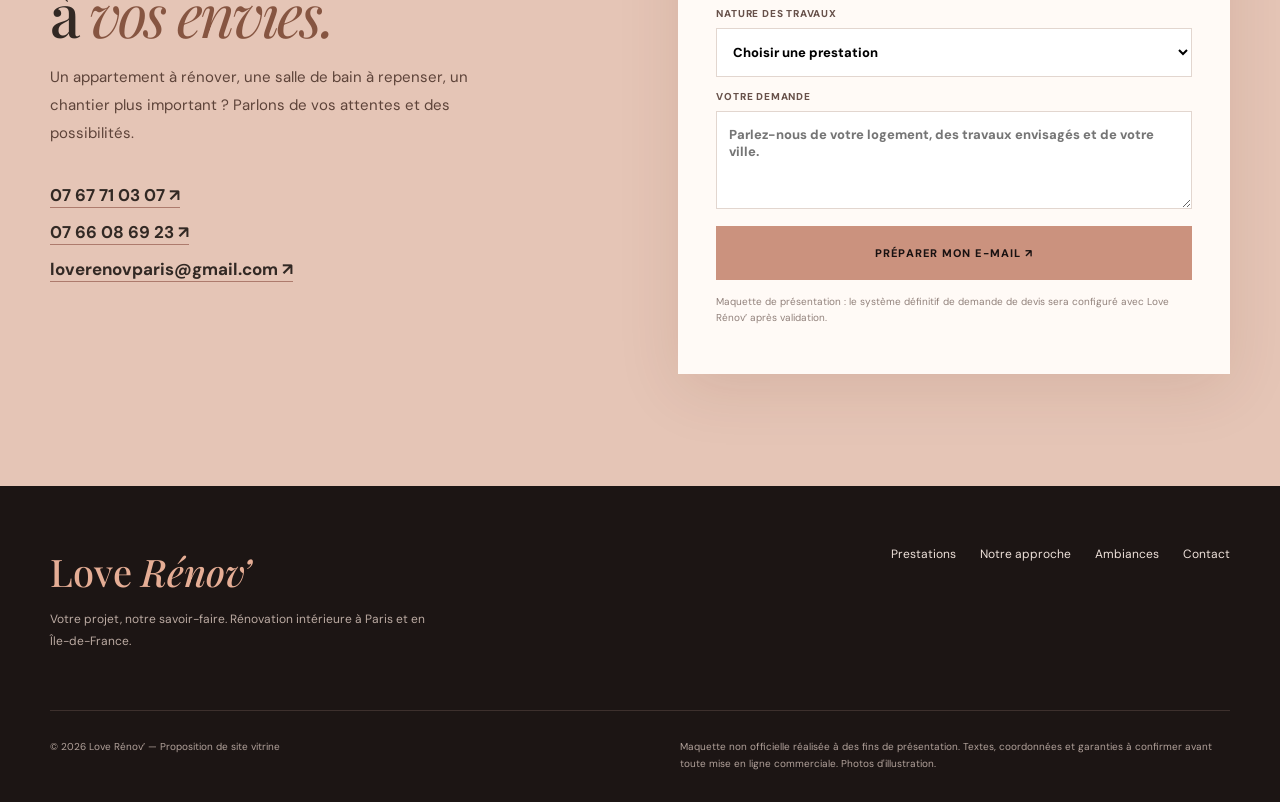
==== commit 8c5389bd: "Match full-width classic navbar to the solid brown hero text panel" ====
--- a/love-renov-classique/index.html
+++ b/love-renov-classique/index.html
@@ -8,9 +8,9 @@
 <link rel="preconnect" href="https://fonts.googleapis.com"><link rel="preconnect" href="https://fonts.gstatic.com" crossorigin>
 <link href="https://fonts.googleapis.com/css2?family=DM+Sans:wght@400;500;600;700&family=Manrope:wght@400;500;600;700;800&family=Playfair+Display:ital,wght@0,400;0,500;0,600;1,500&display=swap" rel="stylesheet">
 <style>
-:root{--black:#201a1a;--black2:#141010;--rose:#cb927e;--rose2:#f0bba4;--cream:#f8f3ef;--white:#fff;--ink:#322924;--muted:#706862;--line:#e9ded7;--font:'DM Sans',Arial,sans-serif;--head:'Playfair Display',Georgia,serif}
-*{box-sizing:border-box}html{scroll-behavior:smooth;scroll-padding-top:88px}body{margin:0;background:var(--cream);color:var(--ink);font-family:var(--font);-webkit-font-smoothing:antialiased}a{text-decoration:none;color:inherit}button,input,select,textarea{font:inherit}img{display:block;width:100%}button{cursor:pointer}.wrap{max-width:1340px;width:calc(100% - 100px);margin:auto}.demo{background:#f5dfd4;color:#573f38;text-align:center;font-size:11px;letter-spacing:.11em;text-transform:uppercase;padding:9px 15px;font-weight:700}.mini{font-size:11px;letter-spacing:.2em;text-transform:uppercase;font-weight:800}.mini.rose{color:var(--rose)}.header{height:90px;position:absolute;left:0;right:0;z-index:5;color:#fff;background:#392923;border-bottom:1px solid #715348;box-shadow:0 4px 18px #1b100e30}.nav{display:flex;justify-content:space-between;align-items:center;height:100%}.brand{display:flex;gap:13px;align-items:center}.brand-logo{height:53px;width:53px;object-fit:contain;border-radius:1px}.brand-txt{display:flex;flex-direction:column;gap:2px}.brand-txt b{font:500 24px var(--head);letter-spacing:-.04em}.brand-txt small{font-size:8px;letter-spacing:.16em;text-transform:uppercase;color:#edc4b5}.links{display:flex;gap:35px;align-items:center}.links a{font-size:12px;font-weight:700;transition:.2s}.links a:hover{color:var(--rose2)}.headphone{font-size:13px;font-weight:800;white-space:nowrap}.nav-btn{border:1px solid #e6b6a0;background:#e6b6a0;color:#2c1e19;padding:13px 19px;font-weight:800;text-transform:uppercase;letter-spacing:.12em;font-size:10px;transition:background .2s,color .2s}.nav-btn:hover{background:#f4d0bf;border-color:#f4d0bf;color:#231918}.menu-toggle{display:none;background:none;border:0;color:white;font-size:26px}
-.hero{min-height:790px;position:relative;overflow:hidden;background:var(--black2);color:white;display:grid;grid-template-columns:53% 47%}.hero:before{content:"";position:absolute;top:0;left:0;width:56%;height:100%;opacity:.18;background:radial-gradient(ellipse at 70% 65%,#a87c6e 0,transparent 60%);pointer-events:none}.hero-left{position:relative;z-index:1;display:flex;flex-direction:column;justify-content:center;padding:155px 7.5vw 100px max(5vw,calc((100vw - 1340px) / 2));}.hero-label{display:flex;gap:12px;align-items:center;color:#e7b09a;font-size:11px;letter-spacing:.21em;font-weight:800;text-transform:uppercase}.hero-label:before{content:"";height:1px;width:30px;background:var(--rose)}.hero h1{font:500 clamp(54px,5.7vw,90px)/1.13 var(--head);letter-spacing:-.049em;margin:29px 0}.hero h1 em{font-style:italic;color:#e4ad95}.hero p{font-size:15px;line-height:1.9;max-width:470px;color:#d5c8c2;margin:0 0 38px}.hero-actions{display:flex;gap:15px;flex-wrap:wrap}.btn{display:inline-flex;align-items:center;gap:22px;justify-content:center;padding:19px 24px;font-size:11px;font-weight:800;letter-spacing:.1em;text-transform:uppercase;transition:transform .25s,background .25s;border:1px solid transparent;min-height:54px}.btn:hover{transform:translateY(-3px)}.primary{background:var(--rose);color:#181111}.primary:hover{background:#efbaa5}.outline{border-color:#aa8b7f;color:#fff}.outline:hover{background:#ffffff1b}.hero-right{position:relative;overflow:hidden}.hero-right img{height:100%;object-fit:cover;filter:saturate(.7);object-position:center}.hero-right:after{content:"";position:absolute;inset:0;background:linear-gradient(90deg,#201a1a77 0,transparent 28%),linear-gradient(0deg,#160f0f77,transparent 40%)}.hero-sticker{position:absolute;bottom:55px;right:45px;z-index:1;border-left:2px solid #e7b49e;padding-left:21px}.hero-sticker strong{display:block;font:500 22px var(--head)}.hero-sticker small{display:block;font-size:10px;letter-spacing:.18em;text-transform:uppercase;margin-top:8px}.marquee{background:#dfae99;color:#2f2320;padding:17px 0;overflow:hidden}.marquee div{display:flex;gap:48px;justify-content:center;white-space:nowrap;font-size:10px;text-transform:uppercase;letter-spacing:.2em;font-weight:800}.marquee i{font-style:normal;font-size:16px}
+:root{--hero-brown:#282221;--black:#201a1a;--black2:#141010;--rose:#cb927e;--rose2:#f0bba4;--cream:#f8f3ef;--white:#fff;--ink:#322924;--muted:#706862;--line:#e9ded7;--font:'DM Sans',Arial,sans-serif;--head:'Playfair Display',Georgia,serif}
+*{box-sizing:border-box}html{scroll-behavior:smooth;scroll-padding-top:88px}body{margin:0;background:var(--cream);color:var(--ink);font-family:var(--font);-webkit-font-smoothing:antialiased}a{text-decoration:none;color:inherit}button,input,select,textarea{font:inherit}img{display:block;width:100%}button{cursor:pointer}.wrap{max-width:1340px;width:calc(100% - 100px);margin:auto}.demo{background:#f5dfd4;color:#573f38;text-align:center;font-size:11px;letter-spacing:.11em;text-transform:uppercase;padding:9px 15px;font-weight:700}.mini{font-size:11px;letter-spacing:.2em;text-transform:uppercase;font-weight:800}.mini.rose{color:var(--rose)}.header{height:90px;position:absolute;left:0;right:0;width:100%;z-index:50;color:#fff;background:var(--hero-brown);border-bottom:1px solid #51403b;box-shadow:0 4px 18px #1b100e22;isolation:isolate}.nav{display:flex;justify-content:space-between;align-items:center;height:100%}.brand{display:flex;gap:13px;align-items:center}.brand-logo{height:53px;width:53px;object-fit:contain;border-radius:1px}.brand-txt{display:flex;flex-direction:column;gap:2px}.brand-txt b{font:500 24px var(--head);letter-spacing:-.04em}.brand-txt small{font-size:8px;letter-spacing:.16em;text-transform:uppercase;color:#edc4b5}.links{display:flex;gap:35px;align-items:center}.links a{font-size:12px;font-weight:700;transition:.2s}.links a:hover{color:var(--rose2)}.headphone{font-size:13px;font-weight:800;white-space:nowrap}.nav-btn{border:1px solid #e6b6a0;background:#e6b6a0;color:#2c1e19;padding:13px 19px;font-weight:800;text-transform:uppercase;letter-spacing:.12em;font-size:10px;transition:background .2s,color .2s}.nav-btn:hover{background:#f4d0bf;border-color:#f4d0bf;color:#231918}.menu-toggle{display:none;background:none;border:0;color:white;font-size:26px}
+.hero{min-height:790px;position:relative;overflow:hidden;background:var(--black2);color:white;display:grid;grid-template-columns:53% 47%}.hero:before{content:"";position:absolute;top:0;left:0;width:56%;height:100%;opacity:.18;background:radial-gradient(ellipse at 70% 65%,#a87c6e 0,transparent 60%);pointer-events:none}.hero-left{position:relative;z-index:1;background:var(--hero-brown);display:flex;flex-direction:column;justify-content:center;padding:155px 7.5vw 100px max(5vw,calc((100vw - 1340px) / 2));}.hero-label{display:flex;gap:12px;align-items:center;color:#e7b09a;font-size:11px;letter-spacing:.21em;font-weight:800;text-transform:uppercase}.hero-label:before{content:"";height:1px;width:30px;background:var(--rose)}.hero h1{font:500 clamp(54px,5.7vw,90px)/1.13 var(--head);letter-spacing:-.049em;margin:29px 0}.hero h1 em{font-style:italic;color:#e4ad95}.hero p{font-size:15px;line-height:1.9;max-width:470px;color:#d5c8c2;margin:0 0 38px}.hero-actions{display:flex;gap:15px;flex-wrap:wrap}.btn{display:inline-flex;align-items:center;gap:22px;justify-content:center;padding:19px 24px;font-size:11px;font-weight:800;letter-spacing:.1em;text-transform:uppercase;transition:transform .25s,background .25s;border:1px solid transparent;min-height:54px}.btn:hover{transform:translateY(-3px)}.primary{background:var(--rose);color:#181111}.primary:hover{background:#efbaa5}.outline{border-color:#aa8b7f;color:#fff}.outline:hover{background:#ffffff1b}.hero-right{position:relative;overflow:hidden}.hero-right img{height:100%;object-fit:cover;filter:saturate(.7);object-position:center}.hero-right:after{content:"";position:absolute;inset:0;background:linear-gradient(90deg,#201a1a77 0,transparent 28%),linear-gradient(0deg,#160f0f77,transparent 40%)}.hero-sticker{position:absolute;bottom:55px;right:45px;z-index:1;border-left:2px solid #e7b49e;padding-left:21px}.hero-sticker strong{display:block;font:500 22px var(--head)}.hero-sticker small{display:block;font-size:10px;letter-spacing:.18em;text-transform:uppercase;margin-top:8px}.marquee{background:#dfae99;color:#2f2320;padding:17px 0;overflow:hidden}.marquee div{display:flex;gap:48px;justify-content:center;white-space:nowrap;font-size:10px;text-transform:uppercase;letter-spacing:.2em;font-weight:800}.marquee i{font-style:normal;font-size:16px}
 .section{padding:112px 0}.section-intro{display:flex;align-items:end;justify-content:space-between;gap:35px;margin-bottom:48px}.section-intro .title{max-width:680px}.section-intro p{max-width:370px;line-height:1.8;color:var(--muted);font-size:14px}.title{font:500 clamp(41px,4.7vw,65px)/1.18 var(--head);letter-spacing:-.045em;margin:17px 0 0}.title em{font-weight:400;color:#ba816a}.services{background:#faf7f3}.serv-grid{display:grid;grid-template-columns:repeat(3,1fr);gap:16px}.service{border:1px solid #eaded7;background:#fff;overflow:hidden;display:flex;flex-direction:column;transition:.3s}.service:hover{transform:translateY(-6px);box-shadow:0 20px 40px #38251e10}.service .photo{height:217px;overflow:hidden}.service .photo img{height:100%;object-fit:cover;transition:transform .6s;filter:saturate(.75)}.service:hover .photo img{transform:scale(1.045)}.service .body{padding:27px 28px 31px;position:relative;flex:1}.service small{color:#bb8d79;letter-spacing:.2em;font-weight:800;font-size:10px}.service h3{font:500 27px var(--head);margin:13px 0 11px}.service p{color:#7d746e;font-size:13px;line-height:1.7;max-width:310px;margin:0 0 10px}.service .arrow{position:absolute;right:24px;bottom:25px;font-size:23px;color:#bb8d79}
 .about{background:#f0e7e0}.about-grid{display:grid;grid-template-columns:.9fr 1.1fr;gap:7vw;align-items:center}.about-img{height:520px;position:relative}.about-img img{width:100%;height:100%;object-fit:cover}.about-img:after{content:"";position:absolute;inset:0;border:12px solid #fff2;pointer-events:none}.about-img .tag{position:absolute;bottom:-23px;right:-24px;background:#251b19;color:#f2c4af;padding:23px 27px;text-transform:uppercase;font-size:10px;font-weight:800;letter-spacing:.18em}.about-copy .title{margin-bottom:28px}.about-copy p{color:#685c55;line-height:1.95;font-size:15px}.checks{display:grid;grid-template-columns:1fr 1fr;gap:17px 18px;margin-top:30px}.checks span{font-size:12px;font-weight:700;display:flex;align-items:center;gap:10px}.checks span:before{content:"✓";display:grid;place-items:center;width:25px;height:25px;border-radius:50%;background:#e5c3b3;color:#442d25;font-size:11px;flex-shrink:0}
 .ideas{background:#201918;color:#fff}.ideas .title{color:#fff}.ideas .section-intro p{color:#c8b7af}.ideas-gallery{display:grid;grid-template-columns:1.15fr .85fr .85fr;gap:14px}.idea{position:relative;height:385px;overflow:hidden}.idea img{height:100%;object-fit:cover;filter:saturate(.78);transition:transform .7s}.idea:hover img{transform:scale(1.04)}.idea:after{content:"";position:absolute;inset:35% 0 0;background:linear-gradient(transparent,#160e0eb0)}.idea .label{position:absolute;bottom:25px;left:26px;z-index:1;font:500 24px var(--head)}.idea .label small{display:block;font:800 9px var(--font);letter-spacing:.2em;text-transform:uppercase;color:#e1b19c;margin-bottom:10px}.disclaimer{font-size:11px;color:#c5ada3;margin-top:20px;line-height:1.6}
